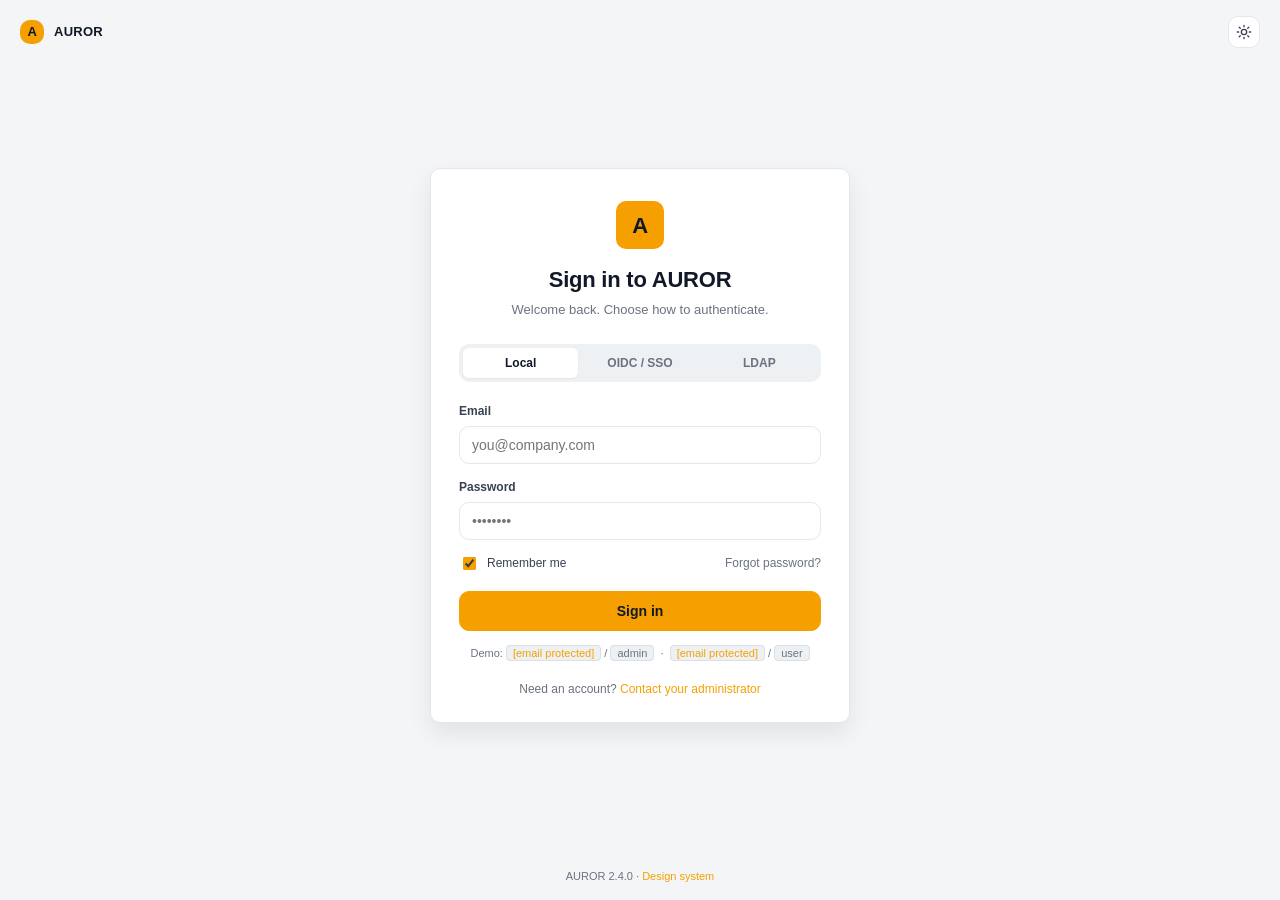
==== login.html @ 35a2d94b "Add files via upload" ====
<!DOCTYPE html>
<html lang="en">
<head>
<meta charset="utf-8" />
<meta name="viewport" content="width=device-width, initial-scale=1" />
<title>AUROR — Sign in</title>
<script>
  (function(){
    try{
      var t = localStorage.getItem('auror-theme');
      if(!t){ t = matchMedia('(prefers-color-scheme: dark)').matches ? 'dark' : 'light'; }
      if(t === 'dark') document.documentElement.setAttribute('data-theme', 'dark');
    }catch(e){}
  })();
</script>
<link rel="stylesheet" href="tokens.css" />
<style>
  *{ box-sizing: border-box; }
  html, body{ margin: 0; padding: 0; height: 100%; }
  body{
    font-family: var(--auror-font);
    background: var(--surface);
    color: var(--text);
    font-size: var(--auror-fs-14);
    line-height: var(--auror-lh-body);
    min-height: 100vh;
    display: flex; flex-direction: column;
  }
  a{ color: var(--accent); text-decoration: none; }
  a:hover{ text-decoration: underline; }

  /* ---- Top rail with theme toggle (matches design-system / settings) ---- */
  .topRail{
    position: absolute; top: 0; left: 0; right: 0;
    padding: 16px 20px;
    display: flex; align-items: center; justify-content: space-between;
  }
  .topBrand{
    display: flex; align-items: center; gap: 10px;
    font-weight: 800; font-size: 13px; letter-spacing: 0.02em;
    color: var(--text);
  }
  .topBrand .mark{
    width: 24px; height: 24px;
    border-radius: var(--auror-r);
    background: var(--accent);
    color: var(--text-on-accent);
    display: inline-flex; align-items: center; justify-content: center;
    font-weight: 800; font-size: 13px; letter-spacing: -0.02em;
    overflow: hidden;
  }
  .topBrand .mark img{ width: 100%; height: 100%; object-fit: cover; display: block; }
  .topBrand .name{ color: var(--text); }

  .iconBtn{
    width: 32px; height: 32px;
    display: inline-flex; align-items: center; justify-content: center;
    border-radius: var(--auror-r);
    border: 1px solid var(--border);
    background: var(--surface-raised);
    color: var(--text-secondary);
    cursor: pointer;
    transition: background var(--auror-dur-base) var(--auror-ease);
  }
  .iconBtn:hover{ background: var(--surface-sunken); color: var(--text); }
  .iconBtn svg{ width: 16px; height: 16px; }

  /* ---- Centered card layout ---- */
  .pageWrap{
    flex: 1;
    display: flex; align-items: center; justify-content: center;
    padding: 80px 20px 40px;
  }
  .loginCard{
    width: 100%; max-width: 420px;
    background: var(--surface-raised);
    border: 1px solid var(--border);
    border-radius: var(--auror-r);
    box-shadow: var(--auror-shadow-md);
    padding: 32px 28px 24px;
  }
  .cardHead{ text-align: center; margin-bottom: 24px; }
  .cardHead .bigMark{
    width: 48px; height: 48px;
    border-radius: var(--auror-r);
    background: var(--accent);
    color: var(--text-on-accent);
    display: inline-flex; align-items: center; justify-content: center;
    font-weight: 800; font-size: 22px; letter-spacing: -0.02em;
    margin-bottom: 14px;
    overflow: hidden;
  }
  .cardHead .bigMark img{ width: 100%; height: 100%; object-fit: cover; display: block; }
  .cardHead h1{
    margin: 0 0 4px; font-size: 22px; font-weight: 700; letter-spacing: -0.01em;
    color: var(--text);
  }
  .cardHead .sub{ margin: 0; color: var(--text-muted); font-size: 13px; }

  /* ---- Method tabs (Local / OIDC / LDAP) ---- */
  .methods{
    display: flex; gap: 4px;
    background: var(--surface-sunken);
    border-radius: var(--auror-r);
    padding: 4px;
    margin-bottom: 20px;
  }
  .methodBtn{
    flex: 1;
    background: transparent; border: none;
    padding: 8px 10px;
    border-radius: 6px;
    font-family: inherit; font-size: 12px; font-weight: 600;
    color: var(--text-muted);
    cursor: pointer;
    transition: background var(--auror-dur-base) var(--auror-ease),
                color var(--auror-dur-base) var(--auror-ease);
  }
  .methodBtn:hover{ color: var(--text); }
  .methodBtn.active{
    background: var(--surface-raised);
    color: var(--text);
    box-shadow: 0 1px 2px rgba(17,24,39,.05);
  }

  /* ---- Form ---- */
  .formPane{ display: none; }
  .formPane.active{ display: block; }
  .field{ margin-bottom: 14px; }
  .field label{
    display: block;
    font-size: 12px; font-weight: 600;
    color: var(--text-secondary);
    margin-bottom: 6px;
  }
  .input{
    width: 100%;
    padding: 10px 12px;
    border-radius: var(--auror-r);
    border: 1px solid var(--border);
    background: var(--surface-raised);
    color: var(--text);
    font-family: inherit;
    font-size: 14px;
    transition: border-color var(--auror-dur-base) var(--auror-ease),
                box-shadow var(--auror-dur-base) var(--auror-ease);
  }
  .input:focus{
    outline: none;
    border-color: var(--accent);
    box-shadow: var(--auror-focus);
  }

  .row{
    display: flex; align-items: center; justify-content: space-between;
    margin: 8px 0 18px;
    font-size: 12px;
  }
  .row .remember{
    display: flex; align-items: center; gap: 8px;
    color: var(--text-secondary);
    cursor: pointer; user-select: none;
  }
  .row .remember input{ accent-color: var(--accent); }
  .row a{ color: var(--text-muted); }

  .primaryBtn{
    width: 100%;
    padding: 11px 14px;
    border-radius: var(--auror-r);
    border: 1px solid var(--accent);
    background: var(--accent);
    color: var(--text-on-accent);
    font-family: inherit; font-size: 14px; font-weight: 600;
    cursor: pointer;
    transition: background var(--auror-dur-base) var(--auror-ease);
  }
  .primaryBtn:hover{ background: var(--accent-hover); border-color: var(--accent-hover); }
  .primaryBtn[disabled]{ opacity: 0.6; cursor: not-allowed; }

  /* OIDC / LDAP info blocks */
  .infoNote{
    background: var(--surface-sunken);
    border: 1px solid var(--border-soft);
    border-radius: var(--auror-r);
    padding: 12px 14px;
    font-size: 12px;
    color: var(--text-secondary);
    margin-bottom: 16px;
    line-height: 1.5;
  }
  .infoNote strong{ color: var(--text); font-weight: 600; }

  .footer{
    text-align: center;
    margin-top: 18px;
    font-size: 12px;
    color: var(--text-muted);
  }

  /* Error banner */
  .err{
    display: none;
    background: rgba(185,28,28,.08);
    border: 1px solid var(--danger-soft);
    color: var(--danger);
    border-radius: var(--auror-r);
    padding: 8px 12px;
    font-size: 12px;
    margin-bottom: 14px;
  }
  .err.show{ display: block; }

  /* Demo helper */
  .demoHint{
    margin-top: 14px;
    font-size: 11px;
    color: var(--text-muted);
    text-align: center;
    line-height: 1.6;
  }
  .demoHint code{
    background: var(--surface-sunken);
    border: 1px solid var(--border-soft);
    padding: 1px 6px;
    border-radius: 4px;
    font-family: var(--auror-mono);
    font-size: 11px;
  }

  /* Theme toggle icons */
  .themeToggle .ic-moon{ display: none; }
  [data-theme="dark"] .themeToggle .ic-sun{ display: none; }
  [data-theme="dark"] .themeToggle .ic-moon{ display: block; }

  /* Bottom version */
  .versionBar{
    text-align: center;
    padding: 16px;
    font-size: 11px;
    color: var(--text-muted);
  }
</style>
</head>
<body>

<div class="topRail">
  <div class="topBrand">
    <span class="mark" id="brandMark">A</span>
    <span class="name">AUROR</span>
  </div>
  <button class="iconBtn themeToggle" type="button" id="themeToggle" aria-label="Toggle theme" title="Toggle light/dark">
    <svg class="ic ic-sun" viewBox="0 0 24 24" fill="none" stroke="currentColor" stroke-width="2" stroke-linecap="round" aria-hidden="true"><circle cx="12" cy="12" r="4"></circle><path d="M12 2v2M12 20v2M4.93 4.93l1.41 1.41M17.66 17.66l1.41 1.41M2 12h2M20 12h2M4.93 19.07l1.41-1.41M17.66 6.34l1.41-1.41"></path></svg>
    <svg class="ic ic-moon" viewBox="0 0 24 24" fill="currentColor" aria-hidden="true"><path d="M21 12.5A9 9 0 1 1 11.5 3a7 7 0 0 0 9.5 9.5z"></path></svg>
  </button>
</div>

<div class="pageWrap">
  <div class="loginCard">

    <div class="cardHead">
      <div class="bigMark" id="bigBrandMark">A</div>
      <h1>Sign in to AUROR</h1>
      <p class="sub">Welcome back. Choose how to authenticate.</p>
    </div>

    <div class="methods" role="tablist">
      <button class="methodBtn active" data-method="local" type="button">Local</button>
      <button class="methodBtn" data-method="oidc" type="button">OIDC / SSO</button>
      <button class="methodBtn" data-method="ldap" type="button">LDAP</button>
    </div>

    <div class="err" id="errBanner">Invalid credentials. Try again.</div>

    <!-- LOCAL -->
    <form class="formPane active" id="form-local" autocomplete="on">
      <div class="field">
        <label for="localEmail">Email</label>
        <input class="input" type="email" id="localEmail" placeholder="you@company.com" autocomplete="username" required>
      </div>
      <div class="field">
        <label for="localPwd">Password</label>
        <input class="input" type="password" id="localPwd" placeholder="••••••••" autocomplete="current-password" required>
      </div>
      <div class="row">
        <label class="remember"><input type="checkbox" id="remember" checked> Remember me</label>
        <a href="#">Forgot password?</a>
      </div>
      <button class="primaryBtn" type="submit">Sign in</button>
      <div class="demoHint">
        Demo: <code><a href="/cdn-cgi/l/email-protection" class="__cf_email__" data-cfemail="c8a9aca5a1a688a9bdbaa7bae6acadbe">[email&#160;protected]</a></code> / <code>admin</code> &nbsp;·&nbsp; <code><a href="/cdn-cgi/l/email-protection" class="__cf_email__" data-cfemail="463335233406273334293468222330">[email&#160;protected]</a></code> / <code>user</code>
      </div>
    </form>

    <!-- OIDC -->
    <form class="formPane" id="form-oidc">
      <div class="infoNote">
        Single sign-on via your organization identity provider.
        <strong>Issuer:</strong> <span id="oidcIssuer">https://auth.company.com</span>
      </div>
      <button class="primaryBtn" type="submit">Continue with SSO</button>
      <div class="demoHint">Configure the issuer URL in <code>Settings · Admin · OIDC</code>.</div>
    </form>

    <!-- LDAP -->
    <form class="formPane" id="form-ldap" autocomplete="on">
      <div class="infoNote">
        Bind against your directory service.
        <strong>Server:</strong> <span id="ldapServer">ldap.company.local:636</span>
      </div>
      <div class="field">
        <label for="ldapUser">Username</label>
        <input class="input" type="text" id="ldapUser" placeholder="DOMAIN\\user or user@domain" autocomplete="username" required>
      </div>
      <div class="field">
        <label for="ldapPwd">Password</label>
        <input class="input" type="password" id="ldapPwd" placeholder="••••••••" autocomplete="current-password" required>
      </div>
      <button class="primaryBtn" type="submit">Sign in via LDAP</button>
      <div class="demoHint">Configure base DN &amp; bind in <code>Settings · Admin · LDAP</code>.</div>
    </form>

    <div class="footer">
      Need an account? <a href="#">Contact your administrator</a>
    </div>

  </div>
</div>

<div class="versionBar">AUROR <span id="ver">2.4.0</span> · <a href="design-system.html">Design system</a></div>

<script data-cfasync="false" src="/cdn-cgi/scripts/5c5dd728/cloudflare-static/email-decode.min.js"></script><script>
  // ---- Brand mark: render custom logo if admin uploaded one
  (function(){
    try{
      var logo = localStorage.getItem('auror.logo');
      if(!logo) return;
      ['brandMark','bigBrandMark'].forEach(function(id){
        var el = document.getElementById(id);
        if(!el) return;
        el.innerHTML = '';
        var img = document.createElement('img');
        img.src = logo; img.alt = 'AUROR';
        el.appendChild(img);
      });
    }catch(e){}
  })();

  // ---- Theme toggle (shared key auror-theme)
  (function(){
    var btn = document.getElementById('themeToggle');
    if(!btn) return;
    btn.addEventListener('click', function(){
      var cur = document.documentElement.getAttribute('data-theme') === 'dark' ? 'dark' : 'light';
      var next = cur === 'dark' ? 'light' : 'dark';
      if(next === 'dark') document.documentElement.setAttribute('data-theme','dark');
      else document.documentElement.removeAttribute('data-theme');
      try{ localStorage.setItem('auror-theme', next); }catch(e){}
    });
    window.addEventListener('storage', function(e){
      if(e.key === 'auror-theme' && e.newValue){
        if(e.newValue === 'dark') document.documentElement.setAttribute('data-theme','dark');
        else document.documentElement.removeAttribute('data-theme');
      }
    });
  })();

  // ---- Method tabs
  (function(){
    var btns = document.querySelectorAll('.methodBtn');
    btns.forEach(function(b){
      b.addEventListener('click', function(){
        btns.forEach(function(x){ x.classList.remove('active'); });
        document.querySelectorAll('.formPane').forEach(function(p){ p.classList.remove('active'); });
        b.classList.add('active');
        var pane = document.getElementById('form-' + b.getAttribute('data-method'));
        if(pane) pane.classList.add('active');
        document.getElementById('errBanner').classList.remove('show');
      });
    });
  })();

  // ---- Mock auth: write auror.user and redirect
  function loginAs(role, name, email){
    var user = { name: name, email: email, role: role, method: window.__authMethod || 'local' };
    try{ localStorage.setItem('auror.user', JSON.stringify(user)); }catch(e){}
    var redir = new URLSearchParams(location.search).get('next') || 'design-system.html';
    location.href = redir;
  }

  document.getElementById('form-local').addEventListener('submit', function(e){
    e.preventDefault();
    window.__authMethod = 'local';
    var email = document.getElementById('localEmail').value.trim().toLowerCase();
    var pwd = document.getElementById('localPwd').value;
    // Demo credentials
    if(email === 'admin@auror.dev' && pwd === 'admin'){
      loginAs('admin', 'Admin User', email);
    } else if(email === 'user@auror.dev' && pwd === 'user'){
      loginAs('user', 'Normal User', email);
    } else if(email && pwd){
      // Permissive demo: any email+password = user
      loginAs('user', email.split('@')[0], email);
    } else {
      document.getElementById('errBanner').textContent = 'Enter email and password.';
      document.getElementById('errBanner').classList.add('show');
    }
  });

  document.getElementById('form-oidc').addEventListener('submit', function(e){
    e.preventDefault();
    window.__authMethod = 'oidc';
    // Mock: pretend SSO returned an admin
    loginAs('admin', 'SSO Admin', 'admin@sso.company.com');
  });

  document.getElementById('form-ldap').addEventListener('submit', function(e){
    e.preventDefault();
    window.__authMethod = 'ldap';
    var user = document.getElementById('ldapUser').value.trim();
    var pwd = document.getElementById('ldapPwd').value;
    if(!user || !pwd){
      document.getElementById('errBanner').textContent = 'Enter username and password.';
      document.getElementById('errBanner').classList.add('show');
      return;
    }
    var role = /admin/i.test(user) ? 'admin' : 'user';
    loginAs(role, user, user + '@ldap');
  });
</script>
</body></html>
---- tokens.css ----
/* =========================================================
   AUROR — Design Tokens
   Extracted + extended from /css/ui.css in graphimecc/auror
   ========================================================= */

/* ---- Inter (variable, brand-supplied) ---------------- */
@font-face{
  font-family: "Inter";
  src: url("fonts/Inter-VariableFont_opsz_wght.ttf") format("truetype-variations"),
       url("fonts/Inter-VariableFont_opsz_wght.ttf") format("truetype");
  font-weight: 100 900;
  font-style: normal;
  font-display: swap;
}
@font-face{
  font-family: "Inter";
  src: url("fonts/Inter-Italic-VariableFont_opsz_wght.ttf") format("truetype-variations"),
       url("fonts/Inter-Italic-VariableFont_opsz_wght.ttf") format("truetype");
  font-weight: 100 900;
  font-style: italic;
  font-display: swap;
}

:root{
  /* ---- Brand ---- */
  --auror-brand:        #f5a000;   /* primary amber */
  --auror-brand-dark:   #d98c00;
  --auror-brand-soft:   rgba(245,160,0,.16);
  --auror-brand-tint:   rgba(245,160,0,.08);
  --auror-brand-ring:   rgba(245,160,0,.55);

  /* Secondary palette — extension to support layers/categories
     Drawn from common CAD layer colors, harmonized to brand */
  --auror-bone:         #f3ead8;   /* warm "fossil" neutral */
  --auror-fern:         #5b8c5a;   /* layer green */
  --auror-river:        #2f6f9f;   /* layer blue */
  --auror-clay:         #b15a3c;   /* layer terracotta */
  --auror-amethyst:     #6b4f9c;   /* layer violet */

  /* ---- Surfaces ---- */
  --auror-bg:           #f3f5f7;
  --auror-canvas:       #fafafa;   /* drawing surface */
  --auror-card:         #ffffff;
  --auror-line:         #e5e7eb;
  --auror-line-strong:  rgba(17,24,39,.12);
  --auror-line-soft:    rgba(17,24,39,.08);
  --auror-grid:         rgba(17,24,39,.06);   /* canvas grid lines */
  --auror-grid-strong:  rgba(17,24,39,.18);   /* sample drawings on canvas */

  /* ---- Ink ---- */
  --auror-ink:          #111827;
  --auror-ink-2:        #374151;
  --auror-muted:        #6b7280;

  /* ---- State ---- */
  --auror-success:      #15803d;
  --auror-warn:         #b45309;
  --auror-danger:       #b91c1c;
  --auror-danger-soft:  #fecaca;
  --auror-info:         #1d4ed8;

  /* ---- Radius ----
     Single radius for the whole system. No pills, no varied corners. */
  --auror-r:            10px;
  /* Legacy aliases — all map to the single radius for backward compat */
  --auror-r-sm:         10px;
  --auror-r-md:         10px;
  --auror-r-lg:         10px;
  --auror-r-xl:         10px;
  --auror-r-pill:       10px;

  /* ---- Shadow ---- */
  --auror-shadow-sm:    0 6px 14px rgba(17,24,39,.10);
  --auror-shadow-md:    0 10px 24px rgba(17,24,39,.08);
  --auror-shadow-lg:    0 12px 30px rgba(17,24,39,.18);
  --auror-focus:        0 0 0 3px rgba(245,160,0,.25);

  /* ---- Spacing (4-base) ---- */
  --auror-s-1:          4px;
  --auror-s-2:          8px;
  --auror-s-3:          10px;
  --auror-s-4:          12px;
  --auror-s-5:          14px;
  --auror-s-6:          16px;
  --auror-s-8:          24px;
  --auror-s-10:         32px;
  --auror-s-12:         48px;

  /* ---- Type ---- */
  --auror-font:  "Inter", sans-serif;
  --auror-mono:  "Inter", sans-serif;

  --auror-fs-11: 11px;   /* badges */
  --auror-fs-12: 12px;   /* small / labels / kbd */
  --auror-fs-13: 13px;   /* dense body */
  --auror-fs-14: 14px;   /* body */
  --auror-fs-16: 16px;   /* h3 */
  --auror-fs-20: 20px;   /* h2 */
  --auror-fs-28: 28px;   /* h1 */
  --auror-fs-40: 40px;   /* display */

  --auror-lh-tight: 1.1;
  --auror-lh-snug:  1.35;
  --auror-lh-body:  1.5;

  /* ---- Motion ---- */
  --auror-dur-fast: 80ms;
  --auror-dur-base: 120ms;
  --auror-dur-slow: 220ms;
  --auror-ease:     cubic-bezier(.2,.7,.2,1);

  /* ---- Sizing ---- */
  --auror-control-h:   36px;       /* default input/button */
  --auror-control-h-sm: 28px;      /* layer iconBtn */
  --auror-tool-h:      44px;       /* dock tool */
  --auror-header-h:    60px;

  /* =========================================================
     SEMANTIC LAYER — components consume these, not the raw values.
     Light theme defaults; dark overrides below.
     ========================================================= */

  /* Surfaces */
  --surface:            var(--auror-bg);          /* page rail / app shell */
  --surface-raised:     var(--auror-card);        /* cards, header, panels */
  --surface-sunken:     #eef1f4;                  /* inset wells, code blocks */
  --surface-canvas:     var(--auror-canvas);      /* drawing area */
  --surface-overlay:    rgba(17,24,39,.45);       /* modal scrim */

  /* Borders */
  --border:             var(--auror-line);
  --border-soft:        var(--auror-line-soft);
  --border-strong:      var(--auror-line-strong);

  /* Text */
  --text:               var(--auror-ink);         /* primary copy */
  --text-strong:        #000;                     /* maximum contrast */
  --text-secondary:     var(--auror-ink-2);       /* dense body, button labels */
  --text-muted:         var(--auror-muted);       /* meta, helper, captions */
  --text-on-accent:     var(--auror-ink);         /* sits on amber */
  --text-on-inverse:    #fff;                     /* sits on dark sb */

  /* Accent */
  --accent:             var(--auror-brand);
  --accent-hover:       var(--auror-brand-dark);
  --accent-soft:        var(--auror-brand-soft);
  --accent-tint:        var(--auror-brand-tint);
  --accent-ring:        var(--auror-brand-ring);

  /* Status */
  --success:            var(--auror-success);
  --warn:               var(--auror-warn);
  --danger:             var(--auror-danger);
  --danger-soft:        var(--auror-danger-soft);
  --info:               var(--auror-info);

  /* Effects */
  --shadow-sm:          var(--auror-shadow-sm);
  --shadow-md:          var(--auror-shadow-md);
  --shadow-lg:          var(--auror-shadow-lg);
  --focus-ring:         var(--auror-focus);

  /* Inverse / dark sidebar (always dark in both themes) */
  --inverse-surface:    #0f1923;
  --inverse-border:     rgba(255,255,255,.06);
  --inverse-text:       #e8e8f0;
  --inverse-text-muted: rgba(255,255,255,.35);

  color-scheme: light;
}

/* =========================================================
   AUROR Switch — single source of truth.
   Used in design-system.html (Components) and settings.html.
   Markup:
     <label class="aurorSwitch">
       <input type="checkbox">
       <span class="track"><span class="thumb"></span></span>
       <span>Label</span>           // optional, only when inline next to text
     </label>
   ========================================================= */
.aurorSwitch{
  --aurorSw-w: 44px;
  --aurorSw-h: 24px;
  --aurorSw-pad: 3px;
  --aurorSw-thumb: 16px;
  position: relative;
  display: inline-flex; align-items: center; gap: 10px;
  cursor: pointer; user-select: none;
  font-size: 12px; color: var(--text-secondary);
}
.aurorSwitch input{
  position: absolute; opacity: 0; pointer-events: none;
  width: 0; height: 0;
}
.aurorSwitch .track{
  box-sizing: border-box;
  width: var(--aurorSw-w); height: var(--aurorSw-h);
  flex-shrink: 0;
  border-radius: 7px;
  background: var(--surface-sunken);
  border: 1px solid var(--border);
  position: relative;
  transition:
    background var(--auror-dur-base) var(--auror-ease),
    border-color var(--auror-dur-base) var(--auror-ease);
}
.aurorSwitch .thumb{
  box-sizing: border-box;
  position: absolute;
  top: var(--aurorSw-pad);
  left: var(--aurorSw-pad);
  width: var(--aurorSw-thumb); height: var(--aurorSw-thumb);
  border-radius: 4px;
  background: var(--text-muted);
  transition:
    left var(--auror-dur-base) var(--auror-ease),
    background var(--auror-dur-base) var(--auror-ease);
}
.aurorSwitch input:checked + .track{
  background: var(--accent-soft);
  border-color: var(--accent-ring);
}
.aurorSwitch input:checked + .track .thumb{
  left: calc(var(--aurorSw-w) - var(--aurorSw-thumb) - var(--aurorSw-pad) - 2px);
  background: var(--accent);
}
.aurorSwitch:hover .track{ border-color: var(--text-secondary); }
.aurorSwitch input:focus-visible + .track{
  box-shadow: var(--focus-ring);
}

/* =========================================================
   DARK THEME — set <html data-theme="dark"> to activate
   ========================================================= */
[data-theme="dark"]{
  /* Reposition raw tokens that need a different value in dark */
  --auror-bg:           #181c22;
  --auror-card:         #23272e;
  --auror-canvas:       #1c2028;
  --auror-line:         rgba(255,255,255,.08);
  --auror-line-strong:  rgba(255,255,255,.18);
  --auror-line-soft:    rgba(255,255,255,.05);

  --auror-ink:          #e0e4ea;
  --auror-ink-2:        #c4cbd4;
  --auror-muted:        #8a93a0;
  --auror-grid:         rgba(255,255,255,.07);
  --auror-grid-strong:  rgba(255,255,255,.55);

  --auror-shadow-sm:    0 2px 14px rgba(0,0,0,.45);
  --auror-shadow-md:    0 8px 24px rgba(0,0,0,.5);
  --auror-shadow-lg:    0 16px 36px rgba(0,0,0,.55);
  --auror-focus:        0 0 0 3px rgba(245,160,0,.4);

  /* Re-derive semantic surfaces */
  --surface:            #15191f;
  --surface-raised:     var(--auror-card);
  --surface-sunken:     #1c2028;
  --surface-canvas:     #2a2f37;        /* lighter than shell so the page shows */
  --surface-overlay:    rgba(0,0,0,.6);

  /* Brand soft/tint — re-tinted for dark */
  --accent-soft:        rgba(245,160,0,.18);
  --accent-tint:        rgba(245,160,0,.10);
  --accent-ring:        rgba(245,160,0,.55);

  /* Inverse stays dark — same values, but borders pop a little more */
  --inverse-surface:    #0a121a;
  --inverse-border:     rgba(255,255,255,.08);

  color-scheme: dark;
}
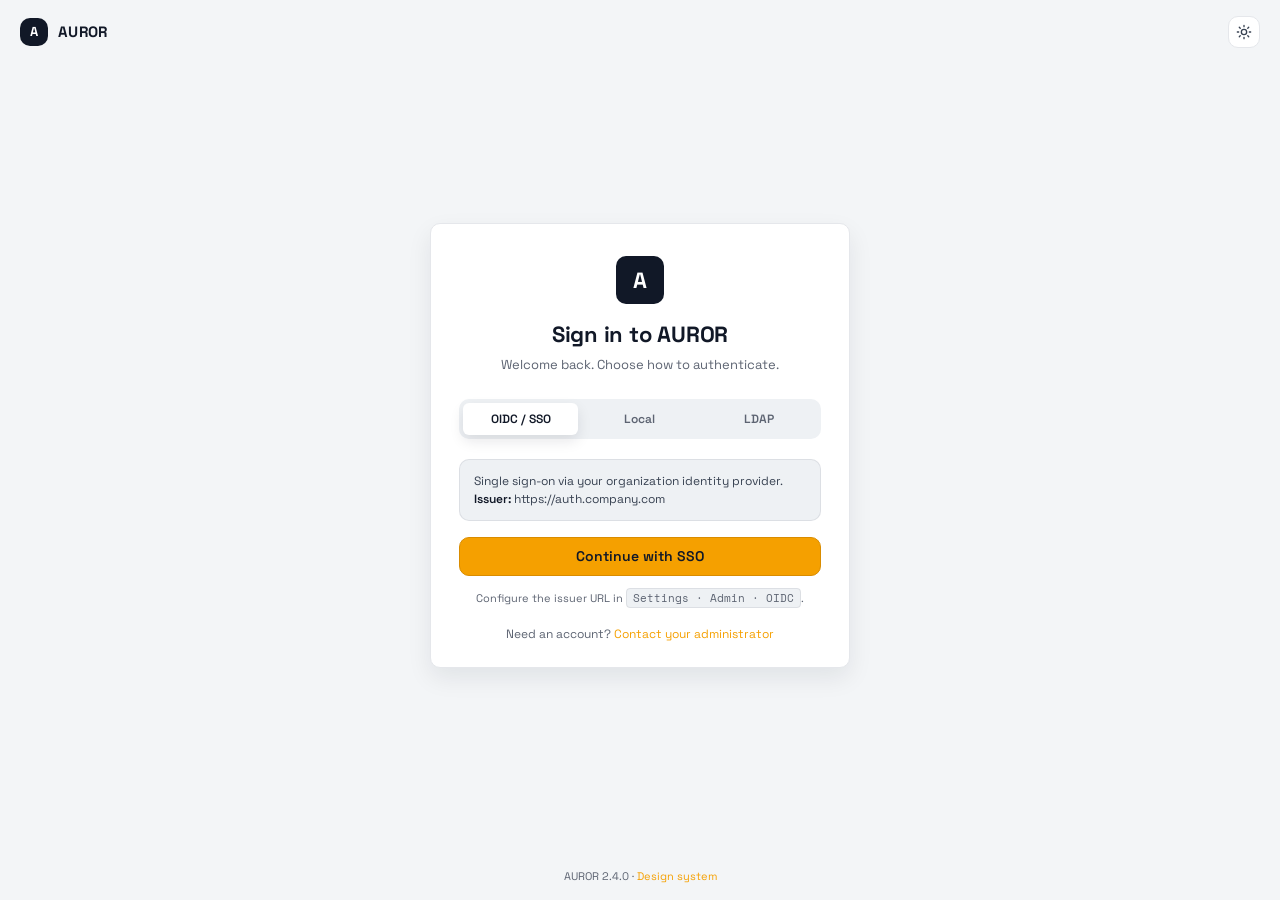
==== commit 807829ad: "Aggiorna AUROR design system dall'export di Claude Design Sostituisce la versione precedente (Inter," ====
--- a/login.html
+++ b/login.html
@@ -1,4 +1,5 @@
 <!DOCTYPE html>
+<!-- @dsCard group="Brand" name="Login" subtitle="Login centered card · Local + OIDC + LDAP" viewport="1280x800" -->
 <html lang="en">
 <head>
 <meta charset="utf-8" />
@@ -9,66 +10,29 @@
     try{
       var t = localStorage.getItem('auror-theme');
       if(!t){ t = matchMedia('(prefers-color-scheme: dark)').matches ? 'dark' : 'light'; }
-      if(t === 'dark') document.documentElement.setAttribute('data-theme', 'dark');
+      if(t === 'dark' || t === 'eink') document.documentElement.setAttribute('data-theme', t);
     }catch(e){}
   })();
 </script>
-<link rel="stylesheet" href="tokens.css" />
+<link rel="stylesheet" href="css/tokens.css" />
+<link rel="stylesheet" href="css/ui.css" />
 <style>
-  *{ box-sizing: border-box; }
-  html, body{ margin: 0; padding: 0; height: 100%; }
-  body{
-    font-family: var(--auror-font);
-    background: var(--surface);
-    color: var(--text);
-    font-size: var(--auror-fs-14);
-    line-height: var(--auror-lh-body);
-    min-height: 100vh;
-    display: flex; flex-direction: column;
-  }
+  /* ---- login-specific: amber links + centered column ---- */
+  body{ min-height: 100vh; display: flex; flex-direction: column; }
   a{ color: var(--accent); text-decoration: none; }
   a:hover{ text-decoration: underline; }
 
-  /* ---- Top rail with theme toggle (matches design-system / settings) ---- */
+  /* ---- Top rail (minimal login header) ---- */
   .topRail{
     position: absolute; top: 0; left: 0; right: 0;
     padding: 16px 20px;
     display: flex; align-items: center; justify-content: space-between;
   }
-  .topBrand{
-    display: flex; align-items: center; gap: 10px;
-    font-weight: 800; font-size: 13px; letter-spacing: 0.02em;
-    color: var(--text);
-  }
-  .topBrand .mark{
-    width: 24px; height: 24px;
-    border-radius: var(--auror-r);
-    background: var(--accent);
-    color: var(--text-on-accent);
-    display: inline-flex; align-items: center; justify-content: center;
-    font-weight: 800; font-size: 13px; letter-spacing: -0.02em;
-    overflow: hidden;
-  }
-  .topBrand .mark img{ width: 100%; height: 100%; object-fit: cover; display: block; }
-  .topBrand .name{ color: var(--text); }
-
-  .iconBtn{
-    width: 32px; height: 32px;
-    display: inline-flex; align-items: center; justify-content: center;
-    border-radius: var(--auror-r);
-    border: 1px solid var(--border);
-    background: var(--surface-raised);
-    color: var(--text-secondary);
-    cursor: pointer;
-    transition: background var(--auror-dur-base) var(--auror-ease);
-  }
-  .iconBtn:hover{ background: var(--surface-sunken); color: var(--text); }
-  .iconBtn svg{ width: 16px; height: 16px; }
+  /* brand (.dsBrand / .dsBrandMark) comes from css/ui.css — identical to the other pages */
 
   /* ---- Centered card layout ---- */
   .pageWrap{
-    flex: 1;
-    display: flex; align-items: center; justify-content: center;
+    flex: 1; display: flex; align-items: center; justify-content: center;
     padding: 80px 20px 40px;
   }
   .loginCard{
@@ -76,182 +40,94 @@
     background: var(--surface-raised);
     border: 1px solid var(--border);
     border-radius: var(--auror-r);
-    box-shadow: var(--auror-shadow-md);
+    box-shadow: var(--shadow-md);
     padding: 32px 28px 24px;
   }
+  /* full-width primary action is login layout, built on the canonical button */
+  .loginCard .aurorBtn{ width: 100%; padding: 11px 14px; font-size: 14px; }
   .cardHead{ text-align: center; margin-bottom: 24px; }
   .cardHead .bigMark{
-    width: 48px; height: 48px;
-    border-radius: var(--auror-r);
-    background: var(--accent);
-    color: var(--text-on-accent);
+    width: 48px; height: 48px; border-radius: var(--auror-r);
+    background: var(--text); color: var(--surface-raised);
     display: inline-flex; align-items: center; justify-content: center;
     font-weight: 800; font-size: 22px; letter-spacing: -0.02em;
-    margin-bottom: 14px;
-    overflow: hidden;
+    margin-bottom: 14px; overflow: hidden;
   }
   .cardHead .bigMark img{ width: 100%; height: 100%; object-fit: cover; display: block; }
-  .cardHead h1{
-    margin: 0 0 4px; font-size: 22px; font-weight: 700; letter-spacing: -0.01em;
-    color: var(--text);
-  }
+  .cardHead h1{ margin: 0 0 4px; font-size: 22px; font-weight: 700; letter-spacing: -0.01em; color: var(--text); }
   .cardHead .sub{ margin: 0; color: var(--text-muted); font-size: 13px; }
 
-  /* ---- Method tabs (Local / OIDC / LDAP) ---- */
+  /* ---- Method tabs ---- */
   .methods{
     display: flex; gap: 4px;
     background: var(--surface-sunken);
     border-radius: var(--auror-r);
-    padding: 4px;
-    margin-bottom: 20px;
+    padding: 4px; margin-bottom: 20px;
   }
   .methodBtn{
-    flex: 1;
-    background: transparent; border: none;
-    padding: 8px 10px;
-    border-radius: 6px;
+    flex: 1; background: transparent; border: none;
+    padding: 8px 10px; border-radius: 6px;
     font-family: inherit; font-size: 12px; font-weight: 600;
-    color: var(--text-muted);
-    cursor: pointer;
-    transition: background var(--auror-dur-base) var(--auror-ease),
-                color var(--auror-dur-base) var(--auror-ease);
+    color: var(--text-muted); cursor: pointer;
+    transition: background var(--auror-dur-base) var(--auror-ease), color var(--auror-dur-base) var(--auror-ease);
   }
   .methodBtn:hover{ color: var(--text); }
-  .methodBtn.active{
-    background: var(--surface-raised);
-    color: var(--text);
-    box-shadow: 0 1px 2px rgba(17,24,39,.05);
-  }
+  .methodBtn.active{ background: var(--surface-raised); color: var(--text); box-shadow: var(--shadow-sm); }
 
   /* ---- Form ---- */
   .formPane{ display: none; }
   .formPane.active{ display: block; }
   .field{ margin-bottom: 14px; }
-  .field label{
-    display: block;
-    font-size: 12px; font-weight: 600;
-    color: var(--text-secondary);
-    margin-bottom: 6px;
-  }
-  .input{
-    width: 100%;
-    padding: 10px 12px;
-    border-radius: var(--auror-r);
-    border: 1px solid var(--border);
-    background: var(--surface-raised);
-    color: var(--text);
-    font-family: inherit;
-    font-size: 14px;
-    transition: border-color var(--auror-dur-base) var(--auror-ease),
-                box-shadow var(--auror-dur-base) var(--auror-ease);
-  }
-  .input:focus{
-    outline: none;
-    border-color: var(--accent);
-    box-shadow: var(--auror-focus);
-  }
-
-  .row{
-    display: flex; align-items: center; justify-content: space-between;
-    margin: 8px 0 18px;
-    font-size: 12px;
-  }
-  .row .remember{
-    display: flex; align-items: center; gap: 8px;
-    color: var(--text-secondary);
-    cursor: pointer; user-select: none;
-  }
+  .field label{ display: block; font-size: 12px; font-weight: 600; color: var(--text-secondary); margin-bottom: 6px; }
+  .row{ display: flex; align-items: center; justify-content: space-between; margin: 8px 0 18px; font-size: 12px; }
+  .row .remember{ display: flex; align-items: center; gap: 8px; color: var(--text-secondary); cursor: pointer; user-select: none; }
   .row .remember input{ accent-color: var(--accent); }
   .row a{ color: var(--text-muted); }
 
-  .primaryBtn{
-    width: 100%;
-    padding: 11px 14px;
-    border-radius: var(--auror-r);
-    border: 1px solid var(--accent);
-    background: var(--accent);
-    color: var(--text-on-accent);
-    font-family: inherit; font-size: 14px; font-weight: 600;
-    cursor: pointer;
-    transition: background var(--auror-dur-base) var(--auror-ease);
-  }
-  .primaryBtn:hover{ background: var(--accent-hover); border-color: var(--accent-hover); }
-  .primaryBtn[disabled]{ opacity: 0.6; cursor: not-allowed; }
-
-  /* OIDC / LDAP info blocks */
+  /* ---- OIDC / LDAP info blocks ---- */
   .infoNote{
     background: var(--surface-sunken);
     border: 1px solid var(--border-soft);
     border-radius: var(--auror-r);
-    padding: 12px 14px;
-    font-size: 12px;
-    color: var(--text-secondary);
-    margin-bottom: 16px;
-    line-height: 1.5;
+    padding: 12px 14px; font-size: 12px;
+    color: var(--text-secondary); margin-bottom: 16px; line-height: 1.5;
   }
   .infoNote strong{ color: var(--text); font-weight: 600; }
-
-  .footer{
-    text-align: center;
-    margin-top: 18px;
-    font-size: 12px;
-    color: var(--text-muted);
-  }
-
-  /* Error banner */
+  .footer{ text-align: center; margin-top: 18px; font-size: 12px; color: var(--text-muted); }
+
+  /* ---- Error banner ---- */
   .err{
     display: none;
-    background: rgba(185,28,28,.08);
+    background: var(--danger-soft);
     border: 1px solid var(--danger-soft);
     color: var(--danger);
     border-radius: var(--auror-r);
-    padding: 8px 12px;
-    font-size: 12px;
-    margin-bottom: 14px;
+    padding: 8px 12px; font-size: 12px; margin-bottom: 14px;
   }
   .err.show{ display: block; }
 
-  /* Demo helper */
-  .demoHint{
-    margin-top: 14px;
-    font-size: 11px;
-    color: var(--text-muted);
-    text-align: center;
-    line-height: 1.6;
-  }
+  /* ---- Demo helper ---- */
+  .demoHint{ margin-top: 14px; font-size: 11px; color: var(--text-muted); text-align: center; line-height: 1.6; }
   .demoHint code{
-    background: var(--surface-sunken);
-    border: 1px solid var(--border-soft);
-    padding: 1px 6px;
-    border-radius: 4px;
-    font-family: var(--auror-mono);
-    font-size: 11px;
-  }
-
-  /* Theme toggle icons */
-  .themeToggle .ic-moon{ display: none; }
-  [data-theme="dark"] .themeToggle .ic-sun{ display: none; }
-  [data-theme="dark"] .themeToggle .ic-moon{ display: block; }
-
-  /* Bottom version */
-  .versionBar{
-    text-align: center;
-    padding: 16px;
-    font-size: 11px;
-    color: var(--text-muted);
-  }
+    background: var(--surface-sunken); border: 1px solid var(--border-soft);
+    padding: 1px 6px; border-radius: 4px; font-family: var(--auror-mono); font-size: 11px;
+  }
+
+  /* ---- Bottom version ---- */
+  .versionBar{ text-align: center; padding: 16px; font-size: 11px; color: var(--text-muted); }
 </style>
 </head>
 <body>
 
 <div class="topRail">
-  <div class="topBrand">
-    <span class="mark" id="brandMark">A</span>
-    <span class="name">AUROR</span>
+  <div class="dsBrand">
+    <span class="dsBrandMark" id="brandMark">A</span>
+    <span class="dsBrandWord">AUROR</span>
   </div>
-  <button class="iconBtn themeToggle" type="button" id="themeToggle" aria-label="Toggle theme" title="Toggle light/dark">
+  <button class="themeToggle" type="button" id="themeToggle" aria-label="Toggle theme" title="Toggle light / dark / e-ink">
     <svg class="ic ic-sun" viewBox="0 0 24 24" fill="none" stroke="currentColor" stroke-width="2" stroke-linecap="round" aria-hidden="true"><circle cx="12" cy="12" r="4"></circle><path d="M12 2v2M12 20v2M4.93 4.93l1.41 1.41M17.66 17.66l1.41 1.41M2 12h2M20 12h2M4.93 19.07l1.41-1.41M17.66 6.34l1.41-1.41"></path></svg>
     <svg class="ic ic-moon" viewBox="0 0 24 24" fill="currentColor" aria-hidden="true"><path d="M21 12.5A9 9 0 1 1 11.5 3a7 7 0 0 0 9.5 9.5z"></path></svg>
+    <svg class="ic ic-eink" viewBox="0 0 24 24" fill="none" stroke="currentColor" stroke-width="2" stroke-linecap="round" stroke-linejoin="round" aria-hidden="true"><rect x="4" y="3" width="16" height="18" rx="2"></rect><path d="M8 8h8M8 12h8M8 16h4"></path></svg>
   </button>
 </div>
 
@@ -265,40 +141,40 @@
     </div>
 
     <div class="methods" role="tablist">
-      <button class="methodBtn active" data-method="local" type="button">Local</button>
-      <button class="methodBtn" data-method="oidc" type="button">OIDC / SSO</button>
+      <button class="methodBtn active" data-method="oidc" type="button">OIDC / SSO</button>
+      <button class="methodBtn" data-method="local" type="button">Local</button>
       <button class="methodBtn" data-method="ldap" type="button">LDAP</button>
     </div>
 
     <div class="err" id="errBanner">Invalid credentials. Try again.</div>
 
     <!-- LOCAL -->
-    <form class="formPane active" id="form-local" autocomplete="on">
+    <form class="formPane" id="form-local" autocomplete="on">
       <div class="field">
         <label for="localEmail">Email</label>
-        <input class="input" type="email" id="localEmail" placeholder="you@company.com" autocomplete="username" required>
+        <input class="aurorInput" type="email" id="localEmail" placeholder="you@company.com" autocomplete="username" required>
       </div>
       <div class="field">
         <label for="localPwd">Password</label>
-        <input class="input" type="password" id="localPwd" placeholder="••••••••" autocomplete="current-password" required>
+        <input class="aurorInput" type="password" id="localPwd" placeholder="••••••••" autocomplete="current-password" required>
       </div>
       <div class="row">
         <label class="remember"><input type="checkbox" id="remember" checked> Remember me</label>
         <a href="#">Forgot password?</a>
       </div>
-      <button class="primaryBtn" type="submit">Sign in</button>
+      <button class="aurorBtn primary" type="submit">Sign in</button>
       <div class="demoHint">
-        Demo: <code><a href="/cdn-cgi/l/email-protection" class="__cf_email__" data-cfemail="c8a9aca5a1a688a9bdbaa7bae6acadbe">[email&#160;protected]</a></code> / <code>admin</code> &nbsp;·&nbsp; <code><a href="/cdn-cgi/l/email-protection" class="__cf_email__" data-cfemail="463335233406273334293468222330">[email&#160;protected]</a></code> / <code>user</code>
+        Demo: <code>admin@auror.dev</code> / <code>admin</code> &nbsp;·&nbsp; <code>user@auror.dev</code> / <code>user</code>
       </div>
     </form>
 
     <!-- OIDC -->
-    <form class="formPane" id="form-oidc">
+    <form class="formPane active" id="form-oidc">
       <div class="infoNote">
         Single sign-on via your organization identity provider.
         <strong>Issuer:</strong> <span id="oidcIssuer">https://auth.company.com</span>
       </div>
-      <button class="primaryBtn" type="submit">Continue with SSO</button>
+      <button class="aurorBtn primary" type="submit">Continue with SSO</button>
       <div class="demoHint">Configure the issuer URL in <code>Settings · Admin · OIDC</code>.</div>
     </form>
 
@@ -310,13 +186,13 @@
       </div>
       <div class="field">
         <label for="ldapUser">Username</label>
-        <input class="input" type="text" id="ldapUser" placeholder="DOMAIN\\user or user@domain" autocomplete="username" required>
+        <input class="aurorInput" type="text" id="ldapUser" placeholder="DOMAIN\\user or user@domain" autocomplete="username" required>
       </div>
       <div class="field">
         <label for="ldapPwd">Password</label>
-        <input class="input" type="password" id="ldapPwd" placeholder="••••••••" autocomplete="current-password" required>
-      </div>
-      <button class="primaryBtn" type="submit">Sign in via LDAP</button>
+        <input class="aurorInput" type="password" id="ldapPwd" placeholder="••••••••" autocomplete="current-password" required>
+      </div>
+      <button class="aurorBtn primary" type="submit">Sign in via LDAP</button>
       <div class="demoHint">Configure base DN &amp; bind in <code>Settings · Admin · LDAP</code>.</div>
     </form>
 
@@ -329,7 +205,7 @@
 
 <div class="versionBar">AUROR <span id="ver">2.4.0</span> · <a href="design-system.html">Design system</a></div>
 
-<script data-cfasync="false" src="/cdn-cgi/scripts/5c5dd728/cloudflare-static/email-decode.min.js"></script><script>
+<script>
   // ---- Brand mark: render custom logo if admin uploaded one
   (function(){
     try{
@@ -350,18 +226,19 @@
   (function(){
     var btn = document.getElementById('themeToggle');
     if(!btn) return;
+    var order = ['light','dark','eink'];
+    function apply(t){
+      if(t === 'dark' || t === 'eink') document.documentElement.setAttribute('data-theme', t);
+      else document.documentElement.removeAttribute('data-theme');
+    }
     btn.addEventListener('click', function(){
-      var cur = document.documentElement.getAttribute('data-theme') === 'dark' ? 'dark' : 'light';
-      var next = cur === 'dark' ? 'light' : 'dark';
-      if(next === 'dark') document.documentElement.setAttribute('data-theme','dark');
-      else document.documentElement.removeAttribute('data-theme');
+      var cur = document.documentElement.getAttribute('data-theme') || 'light';
+      var next = order[(order.indexOf(cur) + 1) % order.length];
+      apply(next);
       try{ localStorage.setItem('auror-theme', next); }catch(e){}
     });
     window.addEventListener('storage', function(e){
-      if(e.key === 'auror-theme' && e.newValue){
-        if(e.newValue === 'dark') document.documentElement.setAttribute('data-theme','dark');
-        else document.documentElement.removeAttribute('data-theme');
-      }
+      if(e.key === 'auror-theme' && e.newValue){ apply(e.newValue); }
     });
   })();
 
@@ -428,4 +305,8 @@
     loginAs(role, user, user + '@ldap');
   });
 </script>
+<script src="js/i18n.js"></script>
+<script src="js/number-field.js"></script>
+<script src="js/overlays.js"></script>
+<script src="js/brand.js"></script>
 </body></html>
--- a/css/tokens.css
+++ b/css/tokens.css
@@ -0,0 +1,415 @@
+/* =========================================================
+   AUROR — Design Tokens  (css/tokens.css)
+   Extracted + extended from /css/ui.css in acme/auror
+   ========================================================= */
+
+/* ---- Type faces ------------------------------------------------------
+   Space Grotesk carries the whole interface: a grotesque with enough
+   character to belong to a surveying tool rather than to every SaaS
+   dashboard. Space Mono is its monospaced sibling — one family, so the
+   figures in a status bar read as part of the same voice.
+   Both SIL Open Font License; see fonts/*-OFL.txt. */
+@font-face{
+  font-family: "Space Grotesk";
+  src: url("../fonts/SpaceGrotesk%5Bwght%5D.ttf") format("truetype-variations"),
+       url("../fonts/SpaceGrotesk%5Bwght%5D.ttf") format("truetype");
+  font-weight: 300 700;
+  font-style: normal;
+  font-display: swap;
+}
+@font-face{
+  font-family: "Space Mono";
+  src: url("../fonts/SpaceMono-Regular.ttf") format("truetype");
+  font-weight: 400;
+  font-style: normal;
+  font-display: swap;
+}
+@font-face{
+  font-family: "Space Mono";
+  src: url("../fonts/SpaceMono-Bold.ttf") format("truetype");
+  font-weight: 700;
+  font-style: normal;
+  font-display: swap;
+}
+
+:root{
+  /* ---- Brand ---- */
+  --auror-brand:        #f5a000;   /* primary amber */
+  --auror-brand-dark:   #d98c00;
+  --auror-brand-soft:   rgba(245,160,0,.16);
+  --auror-brand-tint:   rgba(245,160,0,.08);
+  --auror-brand-ring:   rgba(245,160,0,.55);
+
+  /* Secondary palette — extension to support layers/categories
+     Drawn from common CAD layer colors, harmonized to brand */
+  --auror-bone:         #f3ead8;   /* warm "fossil" neutral */
+  --auror-fern:         #5b8c5a;   /* layer green */
+  --auror-river:        #2f6f9f;   /* layer blue */
+  --auror-clay:         #b15a3c;   /* layer terracotta */
+  --auror-amethyst:     #6b4f9c;   /* layer violet */
+  --auror-record:       #c0392b;   /* recording red — distinct from --danger,
+                                      which means "destructive action" */
+
+  /* ---- Surfaces ---- */
+  --auror-bg:           #f3f5f7;
+  --auror-canvas:       #fafafa;   /* drawing surface */
+  --auror-card:         #ffffff;
+  --auror-line:         #e5e7eb;
+  --auror-line-strong:  rgba(17,24,39,.12);
+  --auror-line-soft:    rgba(17,24,39,.08);
+  --auror-grid:         rgba(17,24,39,.06);   /* canvas grid lines */
+  --auror-grid-strong:  rgba(17,24,39,.18);   /* sample drawings on canvas */
+
+  /* ---- Ink ---- */
+  --auror-ink:          #111827;
+  --auror-ink-2:        #374151;
+  --auror-muted:        #5d6472;   /* one step darker than a neutral grey:
+                                      Space Grotesk has a lower x-height than
+                                      Inter, so 11px meta needs the contrast
+                                      back rather than a bigger size */
+
+  /* ---- State ---- */
+  --auror-success:      #15803d;
+  --auror-warn:         #b45309;
+  --auror-danger:       #b91c1c;
+  --auror-danger-soft:  #fecaca;
+  --auror-info:         #1d4ed8;
+
+  /* ---- Radius ----
+     Single radius for the whole system. No pills, no varied corners. */
+  --auror-r:            10px;
+  /* Legacy aliases — all map to the single radius for backward compat */
+  --auror-r-sm:         10px;
+  --auror-r-md:         10px;
+  --auror-r-lg:         10px;
+  --auror-r-xl:         10px;
+  --auror-r-pill:       10px;
+
+  /* ---- Shadow ---- */
+  --auror-shadow-sm:    0 6px 14px rgba(17,24,39,.10);
+  --auror-shadow-md:    0 10px 24px rgba(17,24,39,.08);
+  --auror-shadow-lg:    0 12px 30px rgba(17,24,39,.18);
+  --auror-focus:        0 0 0 3px rgba(245,160,0,.25);
+
+  /* ---- Spacing (4-base) ---- */
+  --auror-s-1:          4px;
+  --auror-s-2:          8px;
+  --auror-s-3:          10px;
+  --auror-s-4:          12px;
+  --auror-s-5:          14px;
+  --auror-s-6:          16px;
+  --auror-s-8:          24px;
+  --auror-s-10:         32px;
+  --auror-s-12:         48px;
+
+  /* ---- Type ---- */
+  --auror-font:  "Space Grotesk", sans-serif;
+  --auror-mono:  "Space Mono", ui-monospace, monospace;   /* @kind font */
+
+  --auror-fs-11: 11px;   /* badges */
+  --auror-fs-12: 12px;   /* small / labels / kbd */
+  --auror-fs-13: 13px;   /* dense body */
+  --auror-fs-14: 14px;   /* body */
+  --auror-fs-16: 16px;   /* h3 */
+  --auror-fs-20: 20px;   /* h2 */
+  --auror-fs-28: 28px;   /* h1 */
+  --auror-fs-40: 40px;   /* display */
+
+  --auror-lh-tight: 1.1;    /* @kind font */
+  --auror-lh-snug:  1.35;   /* @kind font */
+  --auror-lh-body:  1.5;    /* @kind font */
+
+  /* ---- Motion ---- */
+  --auror-dur-fast: 80ms;    /* @kind other */
+  --auror-dur-base: 120ms;   /* @kind other */
+  --auror-dur-slow: 220ms;   /* @kind other */
+  --auror-ease:     cubic-bezier(.2,.7,.2,1);   /* @kind other */
+
+  /* ---- Sizing ---- */
+  --auror-control-h:   36px;       /* default input/button */
+  --auror-control-h-sm: 28px;      /* layer iconBtn */
+  --auror-tool-h:      44px;       /* dock tool */
+  --auror-header-h:    60px;
+
+  /* =========================================================
+     SEMANTIC LAYER — components consume these, not the raw values.
+     Light theme defaults; dark overrides below.
+     ========================================================= */
+
+  /* Surfaces */
+  --surface:            var(--auror-bg);          /* page rail / app shell */
+  --surface-raised:     var(--auror-card);        /* cards, header, panels */
+  --surface-sunken:     #eef1f4;                  /* inset wells, code blocks */
+  --surface-canvas:     var(--auror-canvas);      /* drawing area */
+  --surface-overlay:    rgba(17,24,39,.45);       /* modal scrim */
+
+  /* Borders */
+  --border:             var(--auror-line);
+  --border-soft:        var(--auror-line-soft);
+  --border-strong:      var(--auror-line-strong);
+
+  /* Text */
+  --text:               var(--auror-ink);         /* primary copy */
+  --text-strong:        #000;                     /* maximum contrast */
+  --text-secondary:     var(--auror-ink-2);       /* dense body, button labels */
+  --text-muted:         var(--auror-muted);       /* meta, helper, captions */
+  --text-on-accent:     var(--auror-ink);         /* sits on amber */
+  --text-on-inverse:    #fff;                     /* sits on dark sb */
+
+  /* Accent */
+  --accent:             var(--auror-brand);
+  --accent-hover:       var(--auror-brand-dark);
+  --accent-soft:        var(--auror-brand-soft);
+  --accent-tint:        var(--auror-brand-tint);
+  --accent-ring:        var(--auror-brand-ring);
+
+  /* Status */
+  --success:            var(--auror-success);
+  --warn:               var(--auror-warn);
+  --danger:             var(--auror-danger);
+  --danger-soft:        var(--auror-danger-soft);
+  --info:               var(--auror-info);
+
+  /* Capture — live voice recording. Not a status: it marks a running
+     capture, so it stays saturated in every theme. */
+  --record:             var(--auror-record);
+  --record-fg:          #ffffff;
+
+  /* Effects */
+  --shadow-sm:          var(--auror-shadow-sm);
+  --shadow-md:          var(--auror-shadow-md);
+  --shadow-lg:          var(--auror-shadow-lg);
+  --focus-ring:         var(--auror-focus);
+
+  /* Inverse / dark sidebar (always dark in both themes) */
+  --inverse-surface:    #0f1923;
+  --inverse-border:     rgba(255,255,255,.06);
+  --inverse-text:       #e8e8f0;
+  --inverse-text-muted: rgba(255,255,255,.35);
+
+  color-scheme: light;
+}
+
+/* =========================================================
+   AUROR Switch — single source of truth.
+   Used in design-system.html (Components) and settings.html.
+   Markup:
+     <label class="aurorSwitch">
+       <input type="checkbox">
+       <span class="track"><span class="thumb"></span></span>
+       <span>Label</span>           // optional, only when inline next to text
+     </label>
+   ========================================================= */
+.aurorSwitch{
+  position: relative;
+  display: inline-flex; align-items: center; gap: 10px;
+  cursor: pointer; user-select: none;
+  font-size: 12px; color: var(--text-secondary);
+}
+.aurorSwitch input{
+  position: absolute; opacity: 0; pointer-events: none;
+  width: 0; height: 0;
+}
+.aurorSwitch .track{
+  box-sizing: border-box;
+  width: 44px; height: 24px;
+  flex-shrink: 0;
+  border-radius: 7px;
+  background: var(--surface-sunken);
+  border: 1px solid var(--border);
+  position: relative;
+  transition:
+    background var(--auror-dur-base) var(--auror-ease),
+    border-color var(--auror-dur-base) var(--auror-ease);
+}
+.aurorSwitch .thumb{
+  box-sizing: border-box;
+  position: absolute;
+  top: 3px;
+  left: 3px;
+  width: 16px; height: 16px;
+  border-radius: 4px;
+  background: var(--text-muted);
+  /* Travel is a transform, not a change of `left`. Layout offsets are
+     rounded per element, so at fractional device-pixel ratios the 3px gap
+     survived on some rows and collapsed on others; a transform keeps
+     subpixel precision and every switch on the page resolves the same way.
+     It also means the thumb has ONE layout position, checked or not. */
+  transform: translateX(0);
+  transition:
+    transform var(--auror-dur-base) var(--auror-ease),
+    background var(--auror-dur-base) var(--auror-ease);
+}
+.aurorSwitch input:checked + .track{
+  background: var(--accent-soft);
+  border-color: var(--accent-ring);
+}
+.aurorSwitch input:checked + .track .thumb{
+  /* 44 track − 2 border − 16 thumb − 6 gaps */
+  transform: translateX(20px);
+  background: var(--accent);
+}
+.aurorSwitch:hover .track{ border-color: var(--text-secondary); }
+.aurorSwitch input:focus-visible + .track{
+  box-shadow: var(--focus-ring);
+}
+
+/* =========================================================
+   DARK THEME — set <html data-theme="dark"> to activate
+   ========================================================= */
+[data-theme="dark"]{
+  /* Reposition raw tokens that need a different value in dark */
+  --auror-bg:           #181c22;
+  --auror-card:         #23272e;
+  --auror-canvas:       #1c2028;
+  --auror-line:         rgba(255,255,255,.08);
+  --auror-line-strong:  rgba(255,255,255,.18);
+  --auror-line-soft:    rgba(255,255,255,.05);
+
+  --auror-ink:          #e0e4ea;
+  --auror-ink-2:        #c4cbd4;
+  --auror-muted:        #99a2af;
+  --auror-grid:         rgba(255,255,255,.07);
+  --auror-grid-strong:  rgba(255,255,255,.55);
+
+  --auror-shadow-sm:    0 2px 14px rgba(0,0,0,.45);
+  --auror-shadow-md:    0 8px 24px rgba(0,0,0,.5);
+  --auror-shadow-lg:    0 16px 36px rgba(0,0,0,.55);
+  --auror-focus:        0 0 0 3px rgba(245,160,0,.4);
+
+  /* Re-derive semantic surfaces */
+  --surface:            #15191f;
+  --surface-raised:     var(--auror-card);
+  --surface-sunken:     #1c2028;
+  --surface-canvas:     #2a2f37;        /* lighter than shell so the page shows */
+  --surface-overlay:    rgba(0,0,0,.6);
+
+  /* Brand soft/tint — re-tinted for dark */
+  --accent-soft:        rgba(245,160,0,.18);
+  --accent-tint:        rgba(245,160,0,.10);
+  --accent-ring:        rgba(245,160,0,.55);
+
+  /* Inverse stays dark — same values, but borders pop a little more */
+  --inverse-surface:    #0a121a;
+  --inverse-border:     rgba(255,255,255,.08);
+
+  color-scheme: dark;
+}
+
+/* =========================================================
+   E-INK THEME — set <html data-theme="eink"> to activate
+   Pure white ground, black outlines, no shadow, no colour.
+   Greys limited to a few steps e-ink panels can actually render.
+   ========================================================= */
+[data-theme="eink"]{
+  /* Brand collapses to ink */
+  --auror-brand:        #000;
+  --auror-brand-dark:   #000;
+  --auror-brand-soft:   #ffffff;
+  --auror-brand-tint:   #ffffff;
+  --auror-brand-ring:   #000;
+
+  --auror-bone:         #ffffff;
+  --auror-fern:         #000;
+  --auror-river:        #000;
+  --auror-clay:         #000;
+  --auror-amethyst:     #000;
+
+  /* Surfaces — everything white */
+  --auror-bg:           #ffffff;
+  --auror-canvas:       #ffffff;
+  --auror-card:         #ffffff;
+  --auror-line:         #000;
+  --auror-line-strong:  #000;
+  --auror-line-soft:    #000;
+  --auror-grid:         #d4d4d4;
+  --auror-grid-strong:  #000;
+
+  --auror-ink:          #000;
+  --auror-ink-2:        #000;
+  --auror-muted:        #4a4a4a;
+
+  /* Status reads as ink; meaning carries through label + icon, not hue */
+  --auror-success:      #000;
+  --auror-warn:         #000;
+  --auror-danger:       #000;
+  --auror-danger-soft:  #ffffff;
+  --auror-info:         #000;
+
+  /* No shadows — e-ink cannot render soft gradients */
+  --auror-shadow-sm:    none;
+  --auror-shadow-md:    none;
+  --auror-shadow-lg:    none;
+  --auror-focus:        0 0 0 2px #000;
+
+  --surface:            #ffffff;
+  --surface-raised:     #ffffff;
+  --surface-sunken:     #ededed;   /* hover / well — only grey in the system */
+  --surface-canvas:     #ffffff;
+  --surface-overlay:    rgba(0,0,0,.35);
+
+  --border:             #000;
+  --border-soft:        #000;
+  --border-strong:      #000;
+
+  --text:               #000;
+  --text-strong:        #000;
+  --text-secondary:     #000;
+  --text-muted:         #4a4a4a;
+  --text-on-accent:     #ffffff;
+  --text-on-inverse:    #ffffff;
+
+  --accent:             #000;
+  --accent-hover:       #000;
+  --accent-soft:        #ffffff;
+  --accent-tint:        #ffffff;
+  --accent-ring:        #000;
+
+  --success:            #000;
+  --warn:               #000;
+  --danger:             #000;
+  --danger-soft:        #ffffff;
+  --info:               #000;
+
+  --record:             #000;
+  --record-fg:          #ffffff;
+
+  --inverse-surface:    #000;
+  --inverse-border:     #ffffff;
+  --inverse-text:       #ffffff;
+  --inverse-text-muted: rgba(255,255,255,.75);
+
+  color-scheme: light;
+}
+
+/* Panel refresh is slow: no transitions, no animation */
+[data-theme="eink"] *,
+[data-theme="eink"] *::before,
+[data-theme="eink"] *::after{
+  transition: none !important;
+  animation: none !important;
+}
+
+/* Switch in e-ink: outlined track, solid ink thumb when on.
+   State is also spelled out with I / O — the thumb covers the inactive
+   letter, so the visible glyph is always the current state. */
+[data-theme="eink"] .aurorSwitch .track{ background: #fff; border-color: #000; }
+/* Deeper inset than the base switch: the solid thumb sits on a white track,
+   so the gap is the only thing separating two hard edges. 4px, radius 3
+   (7 − 4). Travel stays a transform, same as the base switch. */
+[data-theme="eink"] .aurorSwitch .thumb{
+  background: #fff; border: 1px solid #000;
+  top: 4px; left: 4px; width: 14px; height: 14px; border-radius: 3px;
+}
+[data-theme="eink"] .aurorSwitch input:checked + .track .thumb{ transform: translateX(20px); }
+[data-theme="eink"] .aurorSwitch input:checked + .track{ background: #fff; border-color: #000; }
+[data-theme="eink"] .aurorSwitch input:checked + .track .thumb{ background: #000; }
+[data-theme="eink"] .aurorSwitch .track::before,
+[data-theme="eink"] .aurorSwitch .track::after{
+  position: absolute; top: 0; bottom: 0; width: 23px;
+  display: flex; align-items: center; justify-content: center;
+  font: 700 11px/1 var(--auror-font);
+  color: #000;
+}
+[data-theme="eink"] .aurorSwitch .track::before{ content: "I"; left: 0; }
+[data-theme="eink"] .aurorSwitch .track::after{ content: "O"; left: 19px; }
--- a/css/ui.css
+++ b/css/ui.css
@@ -0,0 +1,824 @@
+/* =========================================================
+   AUROR — UI Component Layer  (css/ui.css)
+   The SINGLE shared component layer for every AUROR page.
+   Canon: design-system.html. Consumes ONLY semantic tokens
+   + named scales from tokens.css — never raw hex/rgb values.
+   Load order:  css/tokens.css  →  css/ui.css
+   ========================================================= */
+
+/* ---- Reset / base ---------------------------------------------------- */
+*{ box-sizing: border-box; }
+html, body{ margin: 0; padding: 0; }
+body{
+  font-family: var(--auror-font);
+  background: var(--surface);
+  color: var(--text);
+  font-size: var(--auror-fs-14);
+  line-height: var(--auror-lh-body);
+  -webkit-font-smoothing: antialiased;
+  text-rendering: optimizeLegibility;
+}
+a{ color: inherit; }
+
+/* ---- Floating header (.dsHeader family) ------------------------------ */
+.dsHeaderRail{
+  position: sticky; top: 0; z-index: 50;
+  background: transparent;
+  padding: 10px 10px 16px;
+  pointer-events: none;
+}
+.dsHeaderRail::before{
+  content: "";
+  position: absolute; inset: 0;
+  background: linear-gradient(to bottom,
+    var(--surface) 0%,
+    var(--surface) 60%,
+    color-mix(in srgb, var(--surface) 70%, transparent) 80%,
+    transparent 100%);
+  pointer-events: none;
+  z-index: -1;
+}
+.dsHeaderRail > *{ pointer-events: auto; }
+.dsHeader{
+  position: relative;
+  height: 48px;
+  background: var(--surface-raised);
+  border: 1px solid var(--border);
+  border-radius: var(--auror-r);
+  box-shadow: var(--shadow-sm);
+  display: flex; align-items: center; justify-content: space-between;
+  padding: 0 16px;
+  gap: 12px;
+}
+.dsBrand{
+  display: flex; align-items: center; gap: 10px;
+  font-weight: 700; letter-spacing: .3px; font-size: 15px;
+  color: var(--text); min-width: 0; flex-shrink: 0;
+}
+/* Brand mark — DARK on --text (canon decision), flips in both themes
+   using tokens only: dark fill / light glyph in light mode, and the
+   inverse in dark mode. No hardcoded white, no [data-theme] override.
+
+   Height is fixed; width is not. A one-letter mark stays a 28px square,
+   a longer name or a wide logo grows sideways and pushes the wordmark
+   right. Nothing ever scales the glyph down to fit. */
+.dsBrandMark{
+  height: 28px; min-width: 28px; width: auto;
+  box-sizing: border-box; padding: 0 7px;
+  border-radius: var(--auror-r);
+  background: var(--text);
+  color: var(--surface-raised);
+  display: inline-flex; align-items: center; justify-content: center;
+  font-weight: 800; font-size: 13px; letter-spacing: -.02em;
+  white-space: nowrap;
+  flex-shrink: 0;
+  overflow: hidden;
+}
+/* A logo keeps its aspect ratio and sets the mark's width. It also drops the
+   dark plate: a transparent PNG would otherwise sit on a black tile. Add
+   .dsBrandMark--plate back if a logo genuinely needs the fill behind it. */
+.dsBrandMark:has(img){ padding: 0; background: none; }
+.dsBrandMark--plate:has(img){ background: var(--text); padding: 0 6px; }
+.dsBrandMark img{ height: 100%; width: auto; object-fit: contain; display: block; }
+
+/* Theme-following logo. Two ways, both driven by the mark's own colour:
+
+   1. Inline <svg> in the markup, with fill="currentColor" on the shapes.
+      Best when the logo is one colour and you can edit its source.
+   2. .dsBrandMark--ink + a --logo url(): the file is used as a mask, so only
+      its alpha matters and any format works, PNG included. The logo is then
+      painted in --text and flips with the theme for free.
+   A full-colour logo that must keep its own palette uses plain <img>. */
+.dsBrandMark svg{ height: 100%; width: auto; display: block; color: var(--text); }
+.dsBrandMark--ink{
+  background: none; padding: 0;
+  width: var(--logo-w, 96px);
+  -webkit-mask: var(--logo) center / contain no-repeat;
+  mask: var(--logo) center / contain no-repeat;
+  background-color: var(--text);
+}
+.dsBrand .dsBrandWord{ white-space: nowrap; overflow: hidden; text-overflow: ellipsis; }
+/* Page name beside the brand: "AUROR / Settings". The slash is drawn, not
+   typed, so it holds its weight at any size and never gets selected with
+   the text. The page name is the lighter of the two — the brand is the
+   constant, the page is what changes. */
+.dsBrand .dsPage{
+  display: flex; align-items: center; gap: 10px;
+  min-width: 0; font-weight: 500; color: var(--text-secondary);
+}
+.dsBrand .dsPage::before{
+  content: ""; width: 1px; height: 16px;
+  background: var(--border);
+  transform: rotate(18deg);
+  flex-shrink: 0;
+}
+.dsBrand .tag{
+  font-size: 11px; padding: 4px 8px; border-radius: var(--auror-r);
+  border: 1px solid var(--border); color: var(--text-muted);
+  background: var(--surface-raised); font-weight: 600;
+  white-space: nowrap;
+  font-variant-numeric: tabular-nums;
+}
+/* The nav is a flex child, not an absolutely-centred overlay: out of flow
+   it cannot be squeezed by the clusters on either side, and a long tab set
+   runs straight under them. In flow it shrinks first and scrolls, and the
+   brand and the right-hand controls always keep their space. */
+.dsHeader nav{
+  flex: 1 1 auto; min-width: 0;
+  display: flex; gap: 2px; flex-wrap: nowrap; overflow-x: auto;
+  justify-content: center;
+  font-size: 12px;
+  scrollbar-width: none;
+}
+.dsHeader nav::-webkit-scrollbar{ display: none; }
+.dsHeader nav a,
+.dsHeader nav button{
+  font: inherit; border: none; background: transparent; cursor: pointer;
+  text-decoration: none;
+  color: var(--text-muted);
+  padding: 6px 10px; border-radius: var(--auror-r);
+  white-space: nowrap;
+  transition: background var(--auror-dur-fast) ease, color var(--auror-dur-fast) ease;
+}
+.dsHeader nav a:hover,
+.dsHeader nav button:hover{ background: var(--surface); color: var(--text); }
+/* Current section. Set aria-current="page" on the active item — the state
+   is in the markup, so assistive tech gets it too, not just the eye. */
+.dsHeader nav a[aria-current="page"],
+.dsHeader nav button[aria-current="page"]{
+  color: var(--text); font-weight: 600;
+  background: var(--accent-soft);
+}
+.dsHeaderRight{
+  display: flex; align-items: center; gap: 8px; flex-shrink: 0;
+  font-size: 12px; color: var(--text-muted);
+  flex-shrink: 0;
+}
+.verTag{
+  font-size: 11px; padding: 4px 8px;
+  border: 1px solid var(--border); border-radius: var(--auror-r);
+  background: var(--surface-raised); color: var(--text-secondary);
+  font-variant-numeric: tabular-nums;
+  white-space: nowrap;
+  display: inline-flex; align-items: center; gap: 6px;
+}
+.verTag .dot{ width: 6px; height: 6px; border-radius: 2px; background: var(--accent); }
+
+/* ---- Header nav toggle (mobile) --------------------------------------
+   The centred nav can never fit a phone width, so below the breakpoint it
+   collapses into a drawer under the header, opened by .dsNavToggle.
+   The button is inert (display:none) on desktop — same markup everywhere. */
+.dsNavToggle{
+  display: none;
+  width: 32px; height: 32px;
+  align-items: center; justify-content: center;
+  background: var(--surface-raised);
+  border: 1px solid var(--border);
+  border-radius: var(--auror-r);
+  color: var(--text-secondary);
+  cursor: pointer; flex-shrink: 0;
+  transition: background var(--auror-dur-fast) ease, color var(--auror-dur-fast) ease;
+}
+.dsNavToggle:hover{ background: var(--surface); color: var(--text); }
+.dsNavToggle:focus-visible{ box-shadow: var(--focus-ring); outline: none; }
+.dsNavToggle svg{ width: 16px; height: 16px; }
+.dsNavToggle .ic-close{ display: none; }
+.dsHeader[data-nav-open] .dsNavToggle .ic-close{ display: block; }
+.dsHeader[data-nav-open] .dsNavToggle .ic-menu{ display: none; }
+
+@media (max-width: 1024px){
+  .dsNavToggle{ display: inline-flex; }
+  .dsHeader nav{
+    position: absolute; left: 0; right: 0; top: calc(100% + 8px);
+    transform: none;
+    display: none;
+    flex-direction: column; gap: 2px;
+    overflow: visible;
+    padding: 8px;
+    font-size: 13px;
+    background: var(--surface-raised);
+    border: 1px solid var(--border);
+    border-radius: var(--auror-r);
+    box-shadow: var(--shadow-md);
+  }
+  .dsHeader[data-nav-open] nav{ display: flex; }
+  .dsHeader nav a,
+  .dsHeader nav button{ padding: 10px 12px; text-align: left; width: 100%; }
+}
+@media (max-width: 480px){
+  .dsHeaderRail{ padding: 8px 8px 14px; }
+  .dsHeader{ padding: 0 10px; gap: 8px; }
+  .dsBrand .tag,
+  .dsBrand .dsPage,
+  .dsHeaderRight .verTag{ display: none; }
+}
+
+/* Header icon buttons — .themeToggle and the generic .iconBtn share one look */
+.themeToggle, .iconBtn{
+  width: 32px; height: 32px;
+  border-radius: var(--auror-r);
+  border: 1px solid var(--border);
+  background: var(--surface-raised);
+  color: var(--text-secondary);
+  display: inline-grid; place-items: center;
+  cursor: pointer;
+  transition: background var(--auror-dur-fast) ease, color var(--auror-dur-fast) ease, border-color var(--auror-dur-fast) ease;
+}
+.themeToggle:hover, .iconBtn:hover{ background: var(--surface-sunken); color: var(--text); }
+.themeToggle svg, .iconBtn svg{ width: 16px; height: 16px; }
+.iconBtn--accent{
+  background: var(--accent); border-color: var(--accent); color: var(--text-on-accent);
+}
+.iconBtn--accent:hover{ background: var(--accent-hover); border-color: var(--accent-hover); color: var(--text-on-accent); }
+/* Sun / moon / e-ink icon swap driven by theme — light > dark > eink */
+.themeToggle .ic-moon, .iconBtn .ic-moon,
+.themeToggle .ic-eink, .iconBtn .ic-eink{ display: none; }
+[data-theme="dark"] .themeToggle .ic-sun, [data-theme="dark"] .iconBtn .ic-sun{ display: none; }
+[data-theme="dark"] .themeToggle .ic-moon, [data-theme="dark"] .iconBtn .ic-moon{ display: block; }
+[data-theme="eink"] .themeToggle .ic-sun, [data-theme="eink"] .iconBtn .ic-sun{ display: none; }
+[data-theme="eink"] .themeToggle .ic-eink, [data-theme="eink"] .iconBtn .ic-eink{ display: block; }
+
+/* ---- E-ink overrides -------------------------------------------------
+   Every surface is white; separation comes from a 1px black outline. */
+[data-theme="eink"] .card,
+[data-theme="eink"] .dsHeader,
+[data-theme="eink"] .aurorBtn,
+[data-theme="eink"] .aurorInput,
+[data-theme="eink"] .aurorSelect,
+[data-theme="eink"] .themeToggle,
+[data-theme="eink"] .iconBtn,
+[data-theme="eink"] .iconBtnSm,
+[data-theme="eink"] .dsTag,
+[data-theme="eink"] .dsNavToggle,
+[data-theme="eink"] .badgeSm,
+[data-theme="eink"] .kbd{
+  background: #fff; border: 1px solid #000; box-shadow: none;
+}
+[data-theme="eink"] .aurorBtn.primary,
+[data-theme="eink"] .iconBtn--accent{ background: #000; color: #fff; border-color: #000; }
+[data-theme="eink"] .aurorBtn.primary:hover,
+[data-theme="eink"] .iconBtn--accent:hover{ background: #000; color: #fff; }
+[data-theme="eink"] .aurorBtn.active{ background: #000; color: #fff; }
+[data-theme="eink"] .aurorBtn.danger{ background: #fff; color: #000; border: 2px solid #000; }
+[data-theme="eink"] .aurorBtn:hover,
+[data-theme="eink"] .themeToggle:hover,
+[data-theme="eink"] .dsNavToggle:hover,
+[data-theme="eink"] .dsHeader nav a:hover,
+[data-theme="eink"] .dsHeader nav button:hover{ background: #ededed; }
+/* No amber to lean on: the current section inverts. */
+[data-theme="eink"] .dsHeader nav a[aria-current="page"],
+[data-theme="eink"] .dsHeader nav button[aria-current="page"]{ background: #000; color: #fff; }
+[data-theme="eink"] .iconBtn:hover{ background: #ededed; }
+/* The nav only needs an outline when it is a floating drawer; inline in the
+   header it is already inside the header's own box. */
+@media (max-width: 1024px){
+  [data-theme="eink"] .dsHeader nav{ background: #fff; border: 1px solid #000; }
+}
+[data-theme="eink"] .aurorBtn.disabled,
+[data-theme="eink"] .aurorBtn:disabled{ opacity: 1; color: #4a4a4a; border-style: dashed; }
+[data-theme="eink"] .cardHeader{ border-bottom: 1px solid #000; background: #fff; }
+
+/* ---- Card ------------------------------------------------------------ */
+.card{
+  background: var(--surface-raised);
+  border: 1px solid var(--border);
+  border-radius: var(--auror-r);
+  box-shadow: var(--shadow-md);
+  overflow: hidden;
+}
+.cardHeader{
+  padding: 14px 18px;
+  border-bottom: 1px solid var(--border);
+  display: flex; align-items: center; justify-content: space-between;
+  gap: 12px;
+}
+.cardHeader h2, .cardHeader h3{ margin: 0; font-size: var(--auror-fs-14); font-weight: 700; }
+.cardHeader .small, .cardHeader .hint{ color: var(--text-muted); font-size: var(--auror-fs-12); }
+.cardBody{ padding: 18px; }
+
+/* ---- Buttons --------------------------------------------------------- */
+.aurorBtn{
+  border: 1px solid var(--border);
+  background: var(--surface-raised); color: var(--text);
+  padding: 10px 12px; border-radius: var(--auror-r);
+  cursor: pointer;
+  display: inline-flex; align-items: center; justify-content: center;
+  gap: 8px; white-space: nowrap; line-height: 1.1;
+  transition: transform var(--auror-dur-fast) ease, background var(--auror-dur-base) ease, border-color var(--auror-dur-base) ease;
+  font-family: inherit; font-size: 13px;
+}
+.aurorBtn:hover{ background: var(--surface-sunken); }
+.aurorBtn:active{ transform: translateY(1px); }
+.aurorBtn > svg{ width: 16px; height: 16px; flex: 0 0 auto; }
+.aurorBtn.primary{
+  background: var(--accent);
+  border-color: var(--accent-hover);
+  color: var(--text-on-accent); font-weight: 600;
+}
+.aurorBtn.primary:hover{ background: var(--accent-hover); border-color: var(--accent-hover); }
+.aurorBtn.danger{
+  background: var(--surface-raised);
+  border-color: var(--danger-soft);
+  color: var(--danger);
+}
+.aurorBtn.danger:hover{ background: var(--danger-soft); }
+.aurorBtn.active{
+  box-shadow: var(--focus-ring);
+  border-color: var(--accent-ring);
+}
+.aurorBtn[disabled]{ opacity: .5; cursor: not-allowed; }
+
+.btnIco{
+  display: inline-flex; width: 20px; height: 20px;
+  align-items: center; justify-content: center;
+  color: currentColor;
+}
+.btnIco svg{ width: 20px; height: 20px; display: block; overflow: visible; }
+
+/* Small square icon button (layer actions, list rows) */
+.iconBtnSm{
+  width: 28px; height: 28px; padding: 0;
+  border-radius: var(--auror-r);
+  border: 1px solid var(--border);
+  background: var(--surface-raised); cursor: pointer;
+  display: grid; place-items: center;
+  color: var(--text-secondary);
+}
+.iconBtnSm:hover{ background: var(--surface); }
+.iconBtnSm svg{ width: 14px; height: 14px; }
+
+/* ---- Form rows and fields -------------------------------------------
+   Label, control and help as one unit. The help line holds its space so
+   a field never changes height when validation fires. */
+.row{ display: grid; grid-template-columns: 1fr 1fr; gap: 12px; margin-bottom: 12px; }
+.row.three{ grid-template-columns: 1fr 1fr 1fr; }
+@media (max-width: 700px){ .row, .row.three{ grid-template-columns: 1fr; } }
+.field{ display: flex; flex-direction: column; gap: 6px; }
+.field label{ font-size: 12px; font-weight: 600; color: var(--text-secondary); letter-spacing: .01em; }
+.field .help{ font-size: 11px; color: var(--text-muted); line-height: 1.4; }
+textarea.aurorInput{ height: auto; padding: 8px 10px; line-height: var(--auror-lh-snug); resize: vertical; min-height: 80px; }
+
+/* ---- Number field with unit and stepper (.inputUnit) -----------------
+   The native spinner is tiny, appears on hover only, and sits wherever the
+   platform puts it — on top of a unit suffix. Replaced with two square
+   buttons in AUROR's own vocabulary, always visible, inside the input's
+   border. Behaviour in js/number-field.js. */
+.inputUnit{ position: relative; display: flex; align-items: center; }
+.inputUnit .aurorInput{ flex: 1; padding-right: 66px; }
+.inputUnit .aurorInput[type="number"]{ appearance: textfield; -moz-appearance: textfield; }
+.inputUnit .aurorInput[type="number"]::-webkit-outer-spin-button,
+.inputUnit .aurorInput[type="number"]::-webkit-inner-spin-button{ -webkit-appearance: none; margin: 0; }
+.inputUnit .unit{
+  position: absolute; right: 34px;
+  font-size: 11px; color: var(--text-muted);
+  pointer-events: none;
+}
+.inputUnit .stepper{
+  position: absolute; right: 1px; top: 1px; bottom: 1px; width: 24px;
+  display: grid; grid-template-rows: 1fr 1fr;
+  border-left: 1px solid var(--border);
+  border-radius: 0 calc(var(--auror-r) - 1px) calc(var(--auror-r) - 1px) 0;
+  overflow: hidden;
+}
+.inputUnit .stepper button{
+  border: none; background: var(--surface); color: var(--text-secondary);
+  cursor: pointer; padding: 0;
+  display: grid; place-items: center;
+  transition: background var(--auror-dur-fast) ease, color var(--auror-dur-fast) ease;
+}
+.inputUnit .stepper button + button{ border-top: 1px solid var(--border); }
+.inputUnit .stepper button:hover{ background: var(--accent-soft); color: var(--text); }
+.inputUnit .stepper button:active{ background: var(--accent-ring); }
+.inputUnit .stepper svg{ width: 9px; height: 9px; }
+[data-theme="eink"] .inputUnit .stepper button{ background: #fff; color: #000; }
+[data-theme="eink"] .inputUnit .stepper button:hover{ background: #ededed; }
+
+/* ---- Inputs / selects ------------------------------------------------ */
+.aurorInput, .aurorSelect{
+  width: 100%;
+  height: var(--auror-control-h);
+  border: 1px solid var(--border);
+  border-radius: var(--auror-r);
+  padding: 0 10px;
+  background: var(--surface-raised); color: var(--text);
+  font-family: inherit; font-size: 13px;
+  outline: none;
+  transition: border-color var(--auror-dur-base) var(--auror-ease), box-shadow var(--auror-dur-base) var(--auror-ease);
+}
+.aurorInput:focus, .aurorSelect:focus{
+  box-shadow: var(--focus-ring);
+  border-color: var(--accent-ring);
+}
+.aurorLabel{
+  font-size: 12px; color: var(--text-secondary);
+  display: block; margin: 0 0 6px;
+}
+
+/* ---- Tags / badges / keyboard keys ----------------------------------- */
+.dsTag{
+  font-size: 12px; padding: 6px 10px;
+  border: 1px solid var(--border); border-radius: var(--auror-r);
+  background: var(--surface-raised); color: var(--text-secondary);
+  display: inline-flex; align-items: center; gap: 6px;
+}
+.dsTag--brand{ background: var(--accent-soft); border-color: var(--accent-ring); color: var(--text); font-weight: 600; }
+.dsTag--ghost{ background: transparent; }
+/* Coordinates and codes read as a tag like any other — only the digits
+   line up, which is what the mono is for. */
+.dsTag--mono{ font-family: var(--auror-mono); font-size: 11px; }
+.badgeSm{
+  font-size: 11px; padding: 4px 10px;
+  border: 1px solid var(--border); border-radius: var(--auror-r);
+  background: var(--surface-raised); color: var(--text-secondary);
+}
+/* ---- Stacked table (.stackTable) ------------------------------------
+   A wide table has no honest narrow form: six columns on a phone either
+   scroll sideways or crush. Below the breakpoint each row becomes a card
+   and every cell carries its own label, taken from data-label — so the
+   header row can go away without the values losing their meaning.
+   Add .stackTable next to the table's own class; cells need data-label. */
+@media (max-width: 760px){
+  .stackTable, .stackTable tbody, .stackTable tr, .stackTable td{ display: block; width: 100%; }
+  .stackTable thead{ display: none; }
+  .stackTable tr{
+    border: 1px solid var(--border);
+    border-radius: var(--auror-r);
+    padding: 12px;
+    margin-bottom: 10px;
+    background: var(--surface-raised);
+  }
+  .stackTable td{
+    border: none; padding: 5px 0;
+    /* Only the label is pushed apart. space-between here would treat every
+       child of the cell as a separate item and scatter a value's own parts
+       (dot + word, bar + figure) across the row. */
+    display: flex; align-items: center; gap: 6px;
+  }
+  .stackTable td::before{
+    content: attr(data-label);
+    font-size: 11px; font-weight: 700; letter-spacing: .06em; text-transform: uppercase;
+    color: var(--text-muted); flex-shrink: 0; margin-right: auto; padding-right: 12px;
+  }
+  /* Identity and actions are not label/value pairs — they run full width. */
+  .stackTable td[data-label=""]::before{ content: none; }
+  .stackTable td[data-label=""]{ display: block; }
+  .stackTable td:first-child{ padding: 0 0 10px; border-bottom: 1px solid var(--border-soft); margin-bottom: 6px; }
+  .stackTable td:last-child{ padding-top: 10px; }
+  .stackTable td:last-child > *{ justify-content: flex-end; }
+}
+
+/* ---- Inline code in prose — the mono face carries the distinction, so no
+   chip: a run of pills inside a sentence fights the text it explains.
+   .kbd stays for things that really are keys or discrete chips. */
+.codeInline{
+  font-family: var(--auror-mono);
+  font-size: .92em;
+  color: var(--text);
+}
+.kbd{
+  font-family: var(--auror-mono);
+  font-variant-numeric: tabular-nums;
+  font-size: 11px;
+  padding: 4px 8px;
+  border: 1px solid var(--border);
+  border-radius: var(--auror-r);
+  color: var(--text-secondary);
+  background: var(--surface-raised);
+}
+
+/* ---- Audio bar (.aurorAudioBar) --------------------------------------
+   Floating voice-capture strip. One shell, three states via [data-state]:
+   idle / recording / playback. It is a movable object, not a docked bar —
+   the user grabs it, parks it anywhere over the canvas, and narrows it
+   until only the transport is left. Everything past the controls degrades
+   away as width drops (container queries), so there is no broken state.
+
+   Markup contract:
+     <div class="aurorAudioBar" data-state="idle" style="left:..;top:..;width:..">
+       <span class="abGrip"></span>   drag handle
+       <button class="recBtn">        record / stop
+       <div class="abBody">           state rows
+       <span class="abResize"></span> width handle
+
+   Behaviour lives in js/audio-bar.js — CSS alone positions and sizes it. */
+.aurorAudioBar{
+  position: absolute;
+  display: flex; align-items: center; gap: 6px;
+  width: 460px; min-width: 132px; max-width: 100%;
+  padding: 5px 6px 5px 4px;
+  background: var(--inverse-surface);
+  color: var(--inverse-text);
+  border: 1px solid var(--inverse-border);
+  border-radius: var(--auror-r);
+  box-shadow: var(--shadow-lg);
+  user-select: none;
+  container-type: inline-size;
+  z-index: 60;
+}
+.aurorAudioBar[data-dragging]{ cursor: grabbing; box-shadow: var(--shadow-lg); }
+
+/* Grip and width handle — the two ends of the bar. Same object, same
+   treatment: a continuous rule the pointer can take hold of. Only the axis
+   they act on differs, which the cursor says. */
+.aurorAudioBar .abGrip,
+.aurorAudioBar .abResize{
+  flex-shrink: 0; width: 11px; height: 22px;
+  color: var(--inverse-text-muted);
+  background-image: linear-gradient(currentColor, currentColor);
+  background-size: 2px 100%; background-position: center;
+  background-repeat: no-repeat;
+  transition: color var(--auror-dur-base) var(--auror-ease);
+}
+.aurorAudioBar .abGrip:hover,
+.aurorAudioBar .abResize:hover{ color: var(--inverse-text); }
+.aurorAudioBar .abGrip{ cursor: grab; }
+.aurorAudioBar .abResize{ cursor: ew-resize; }
+.aurorAudioBar[data-dragging] .abGrip{ cursor: grabbing; }
+
+.aurorAudioBar .abBody{ flex: 1; min-width: 0; display: flex; align-items: center; }
+.aurorAudioBar .abIdle,
+.aurorAudioBar .abRec,
+.aurorAudioBar .abPlay{ display: none; min-width: 0; width: 100%; }
+.aurorAudioBar[data-state="idle"] .abIdle,
+.aurorAudioBar[data-state="recording"] .abRec,
+.aurorAudioBar[data-state="playback"] .abPlay{
+  display: flex; align-items: center; gap: 6px;
+}
+
+/* Record trigger — the only saturated element on the bar */
+.aurorAudioBar .recBtn{
+  width: 26px; height: 26px; flex-shrink: 0;
+  border: none; border-radius: var(--auror-r);
+  background: var(--record); color: var(--record-fg);
+  display: flex; align-items: center; justify-content: center;
+  cursor: pointer;
+  transition: background var(--auror-dur-base) var(--auror-ease);
+}
+.aurorAudioBar .recBtn svg{ width: 11px; height: 11px; fill: currentColor; }
+.aurorAudioBar[data-state="recording"] .recBtn{ animation: aurorRecPulse 1s infinite; }
+@keyframes aurorRecPulse{
+  0%,100%{ box-shadow: 0 0 0 0 color-mix(in srgb, var(--record) 60%, transparent); }
+  50%    { box-shadow: 0 0 0 5px color-mix(in srgb, var(--record) 0%, transparent); }
+}
+
+/* Transport buttons — one square chip in three sizes. The primary transport
+   of each state (play, pause) matches the record trigger; discard steps down
+   a size so it never reads as a peer of the thing it undoes. */
+.aurorAudioBar .abBtn{
+  width: 22px; height: 22px; flex-shrink: 0;
+  border: none; border-radius: var(--auror-r);
+  background: color-mix(in srgb, var(--inverse-text) 13%, transparent);
+  color: var(--inverse-text);
+  display: flex; align-items: center; justify-content: center;
+  cursor: pointer;
+  transition: background var(--auror-dur-base) var(--auror-ease),
+              color var(--auror-dur-base) var(--auror-ease);
+}
+.aurorAudioBar .abBtn:hover{ background: color-mix(in srgb, var(--inverse-text) 24%, transparent); }
+.aurorAudioBar .abBtn svg{ width: 12px; height: 12px; fill: none; stroke: currentColor; stroke-width: 2; stroke-linecap: round; stroke-linejoin: round; }
+.aurorAudioBar .abBtn--fill svg{ fill: currentColor; stroke: none; }
+/* Same footprint as .recBtn — the two sit side by side */
+.aurorAudioBar .abBtn--main{ width: 26px; height: 26px; }
+.aurorAudioBar .abBtn--main svg{ width: 13px; height: 13px; }
+.aurorAudioBar .abBtn--sm{ width: 20px; height: 20px; }
+.aurorAudioBar .abBtn--sm svg{ width: 11px; height: 11px; }
+/* Discard — a cross, not a bin: it dismisses the take rather than deleting
+   a file. Destructive, so it asks first. */
+.aurorAudioBar .abBtn--discard{ color: var(--inverse-text-muted); }
+.aurorAudioBar .abBtn--discard:hover,
+.aurorAudioBar[data-confirm] .abBtn--discard{ background: var(--record); color: var(--record-fg); }
+
+/* Confirm popover — rides above the bar so it moves with it. The default
+   placement here is the no-JS fallback; audio-bar.js re-places it (flipping
+   below, clamping sideways) so it can never be clipped by the canvas. */
+.aurorAudioBar .abConfirm{
+  position: absolute; bottom: calc(100% + 8px); right: 0;
+  display: none; align-items: center; gap: 8px; flex-wrap: wrap;
+  padding: 8px 10px; max-width: 260px;
+  background: var(--inverse-surface); color: var(--inverse-text);
+  border: 1px solid var(--inverse-border);
+  border-radius: var(--auror-r);
+  box-shadow: var(--shadow-lg);
+}
+.aurorAudioBar[data-confirm] .abConfirm{ display: flex; }
+.aurorAudioBar .abConfirm span{ font-size: 11px; flex: 1 1 auto; min-width: 0; }
+.aurorAudioBar .abConfirmBtn{
+  font: inherit; font-size: 11px; line-height: 1;
+  padding: 5px 10px; cursor: pointer; white-space: nowrap;
+  border-radius: var(--auror-r);
+  border: 1px solid color-mix(in srgb, var(--inverse-text) 22%, transparent);
+  background: transparent; color: var(--inverse-text);
+  transition: background var(--auror-dur-base) var(--auror-ease);
+}
+.aurorAudioBar .abConfirmBtn:hover{ background: color-mix(in srgb, var(--inverse-text) 13%, transparent); }
+.aurorAudioBar .abConfirmBtn--discard{
+  background: var(--record); border-color: var(--record); color: var(--record-fg);
+  font-weight: 600;
+}
+.aurorAudioBar .abConfirmBtn--discard:hover{ background: var(--record); }
+
+.aurorAudioBar .abIdle{ font-size: 11px; color: var(--inverse-text-muted); }
+.aurorAudioBar .recDot{
+  width: 5px; height: 5px; flex-shrink: 0;
+  border-radius: 50%; background: var(--record);
+  animation: aurorRecBlink 1s infinite;
+}
+@keyframes aurorRecBlink{ 0%,100%{ opacity: 1 } 50%{ opacity: 0 } }
+.aurorAudioBar .recTime{
+  font-family: var(--auror-mono);
+  font-size: 11px; font-weight: 700; color: var(--record);
+  flex-shrink: 0;
+}
+.aurorAudioBar .abTime{
+  font-family: var(--auror-mono);
+  font-size: 11px; color: var(--inverse-text-muted);
+  white-space: nowrap; flex-shrink: 0;
+}
+
+/* Waveform well \u2014 hosts a <canvas>, with an absolute scrub head.
+   No fill or radius of its own: the waveform sits directly on the bar. */
+.aurorAudioBar .abWave{
+  flex: 1; height: 22px; min-width: 0;
+  position: relative; overflow: hidden; cursor: pointer;
+}
+.aurorAudioBar .abWave canvas{ width: 100%; height: 100%; display: block; }
+.aurorAudioBar .abScrub{
+  position: absolute; top: 0; height: 100%; width: 2px;
+  background: var(--record); pointer-events: none;
+}
+
+/* Shrink order, driven by the bar's own width — labels go first, then the
+   waveform, then the grip; the transport never leaves. */
+@container (max-width: 340px){
+  .aurorAudioBar .abTime{ display: none; }
+  .aurorAudioBar .abIdle{ overflow: hidden; text-overflow: ellipsis; white-space: nowrap; }
+}
+@container (max-width: 240px){
+  .aurorAudioBar .abWave{ display: none; }
+  .aurorAudioBar .abTime{ display: block; }
+}
+@container (max-width: 170px){
+  .aurorAudioBar .abIdle,
+  .aurorAudioBar .abTime{ display: none; }
+  .aurorAudioBar .abGrip{ width: 8px; }
+}
+
+/* E-ink: solid black shell, white controls — the red carries no meaning
+   on a greyscale panel, so state falls to the blinking dot and the label. */
+[data-theme="eink"] .aurorAudioBar{ box-shadow: none; }
+[data-theme="eink"] .aurorAudioBar .recBtn,
+[data-theme="eink"] .aurorAudioBar .abBtn{ background: #fff; color: #000; }
+[data-theme="eink"] .aurorAudioBar .abBtn:hover{ background: #ededed; }
+[data-theme="eink"] .aurorAudioBar .abBtn--discard{ background: #fff; color: #000; border: 1px solid #000; }
+[data-theme="eink"] .aurorAudioBar .abBtn--discard:hover,
+[data-theme="eink"] .aurorAudioBar[data-confirm] .abBtn--discard{ background: #000; color: #fff; border-color: #fff; }
+[data-theme="eink"] .aurorAudioBar .abConfirm{ box-shadow: none; }
+[data-theme="eink"] .aurorAudioBar .abConfirmBtn{ background: #fff; color: #000; border-color: #fff; }
+[data-theme="eink"] .aurorAudioBar .abConfirmBtn:hover{ background: #ededed; }
+[data-theme="eink"] .aurorAudioBar .abConfirmBtn--discard{ background: #000; color: #fff; border: 2px solid #fff; }
+[data-theme="eink"] .aurorAudioBar .recDot,
+[data-theme="eink"] .aurorAudioBar .abScrub{ background: #fff; }
+[data-theme="eink"] .aurorAudioBar .recTime{ color: #fff; }
+
+/* ---- Modal (.aurorModal) ---------------------------------------------
+   A dialog is a question the app cannot proceed without. It owns the
+   screen: scrim over everything, focus inside, Esc and scrim-click out
+   unless the caller marks it [data-locked]. Behaviour in js/overlays.js.
+
+     <div class="aurorScrim" data-modal="id"></div>
+     <div class="aurorModal" id="id" role="dialog" aria-modal="true"> ... */
+.aurorScrim{
+  position: fixed; inset: 0; z-index: 200;
+  background: color-mix(in srgb, var(--auror-ink) 45%, transparent);
+  display: none;
+}
+.aurorScrim[data-open]{ display: block; }
+.aurorModal{
+  position: fixed; z-index: 201;
+  left: 50%; top: 50%; transform: translate(-50%, -50%);
+  display: none; flex-direction: column;
+  width: min(460px, calc(100vw - 32px));
+  max-height: calc(100vh - 64px);
+  background: var(--surface-raised);
+  border: 1px solid var(--border);
+  border-radius: var(--auror-r);
+  box-shadow: var(--shadow-lg);
+  overflow: hidden;
+}
+.aurorModal[data-open]{ display: flex; }
+.aurorModal--wide{ width: min(720px, calc(100vw - 32px)); }
+.aurorModal .modalHead{
+  display: flex; align-items: flex-start; gap: 12px;
+  padding: 16px 16px 12px;
+  border-bottom: 1px solid var(--border-soft);
+}
+.aurorModal .modalHead h3{ margin: 0; font-size: 15px; font-weight: 600; flex: 1; }
+.aurorModal .modalHead p{ margin: 4px 0 0; font-size: 12px; color: var(--text-secondary); }
+.aurorModal .modalBody{ padding: 16px; overflow: auto; font-size: 13px; }
+.aurorModal .modalFoot{
+  display: flex; justify-content: flex-end; gap: 8px;
+  padding: 12px 16px;
+  border-top: 1px solid var(--border-soft);
+  background: var(--surface);
+}
+@media (max-width: 560px){
+  /* On a phone a centred card wastes the bottom half of the screen and puts
+     the buttons under the thumb's reach. The dialog docks to the bottom. */
+  .aurorModal{
+    top: auto; bottom: 0; left: 0; transform: none;
+    width: 100%; max-width: none;
+    border-radius: var(--auror-r) var(--auror-r) 0 0;
+    border-bottom: none;
+    max-height: 88vh;
+  }
+  .aurorModal .modalFoot{ padding: 12px 16px calc(12px + env(safe-area-inset-bottom)); }
+  .aurorModal .modalFoot .aurorBtn{ flex: 1; justify-content: center; }
+}
+
+/* ---- Toast (.aurorToast) ---------------------------------------------
+   Confirmation of something already done. It never asks, never blocks,
+   and never carries the only copy of an error — anything the user must
+   act on belongs in the page. Stack lives bottom-right, bottom-centre on
+   a phone where the corner is hard to see. */
+.aurorToastStack{
+  position: fixed; z-index: 210;
+  right: 16px; bottom: 16px;
+  display: flex; flex-direction: column; gap: 8px;
+  pointer-events: none;
+}
+.aurorToast{
+  pointer-events: auto;
+  display: flex; align-items: center; gap: 10px;
+  min-width: 220px; max-width: min(380px, calc(100vw - 32px));
+  padding: 10px 12px;
+  font-size: 13px;
+  background: var(--inverse-surface); color: var(--inverse-text);
+  border: 1px solid var(--inverse-border);
+  border-radius: var(--auror-r);
+  box-shadow: var(--shadow-lg);
+  animation: aurorToastIn var(--auror-dur-base) var(--auror-ease);
+}
+@keyframes aurorToastIn{ from{ opacity: 0; transform: translateY(6px) } to{ opacity: 1; transform: none } }
+.aurorToast[data-leaving]{ opacity: 0; transform: translateY(6px); transition: opacity var(--auror-dur-base) var(--auror-ease), transform var(--auror-dur-base) var(--auror-ease); }
+.aurorToast svg{ width: 15px; height: 15px; flex-shrink: 0; }
+.aurorToast .toastMsg{ flex: 1; min-width: 0; }
+.aurorToast .toastAct{
+  font: inherit; font-size: 12px; font-weight: 600;
+  background: none; border: none; cursor: pointer;
+  color: var(--inverse-text); text-decoration: underline; padding: 0;
+  flex-shrink: 0;
+}
+.aurorToast--success svg{ color: var(--success); }
+.aurorToast--danger svg{ color: var(--danger); }
+@media (max-width: 560px){
+  .aurorToastStack{ left: 16px; right: 16px; bottom: 16px; align-items: stretch; }
+  .aurorToast{ max-width: none; }
+}
+
+/* ---- Notice (.aurorNotice) -------------------------------------------
+   In-page message, tied to the thing it is about. Solid tone with white
+   text: a notice has to be seen before it is read, and the four tones are
+   told apart at a glance by fill rather than by a hairline. */
+.aurorNotice{
+  display: flex; gap: 10px;
+  padding: 12px;
+  font-size: 13px; line-height: 1.5;
+  border: none;
+  border-radius: var(--auror-r);
+  background: var(--text-secondary);
+  color: #fff;
+}
+.aurorNotice svg{ width: 16px; height: 16px; flex-shrink: 0; margin-top: 1px; color: currentColor; }
+.aurorNotice strong{ display: block; color: #fff; font-weight: 700; margin-bottom: 2px; }
+.aurorNotice a{ color: #fff; text-decoration: underline; }
+.aurorNotice--info{ background: var(--info); }
+.aurorNotice--success{ background: var(--success); }
+.aurorNotice--warn{ background: var(--warn); }
+.aurorNotice--danger{ background: var(--danger); }
+
+/* ---- Empty state (.aurorEmpty) ---------------------------------------
+   Shown where content would be, not in place of the whole screen. It says
+   what is missing and offers the one action that fixes it — an empty
+   state with no way out is just a dead end with better manners. */
+.aurorEmpty{
+  display: flex; flex-direction: column; align-items: center; text-align: center;
+  gap: 10px;
+  padding: 40px 20px;
+  border: 1px dashed var(--border);
+  border-radius: var(--auror-r);
+  color: var(--text-secondary);
+}
+.aurorEmpty svg{ width: 28px; height: 28px; color: var(--text-muted); }
+.aurorEmpty h4{ margin: 0; font-size: 14px; font-weight: 600; color: var(--text); }
+.aurorEmpty p{ margin: 0; font-size: 13px; max-width: 42ch; text-wrap: pretty; }
+.aurorEmpty--inline{ padding: 24px 16px; border: none; }
+
+/* E-ink: overlays lose their shadows and lean on the border instead. */
+[data-theme="eink"] .aurorScrim{ background: color-mix(in srgb, #000 35%, transparent); }
+[data-theme="eink"] .aurorModal,
+[data-theme="eink"] .aurorToast{ box-shadow: none; border-width: 2px; }
+[data-theme="eink"] .aurorToast{ background: #000; color: #fff; border-color: #000; }
+[data-theme="eink"] .aurorToast svg{ color: #fff; }
+[data-theme="eink"] .aurorNotice{ background: #fff; color: #000; border: 2px solid #000; }
+[data-theme="eink"] .aurorNotice strong{ color: #000; }
+[data-theme="eink"] .aurorNotice a{ color: #000; }
